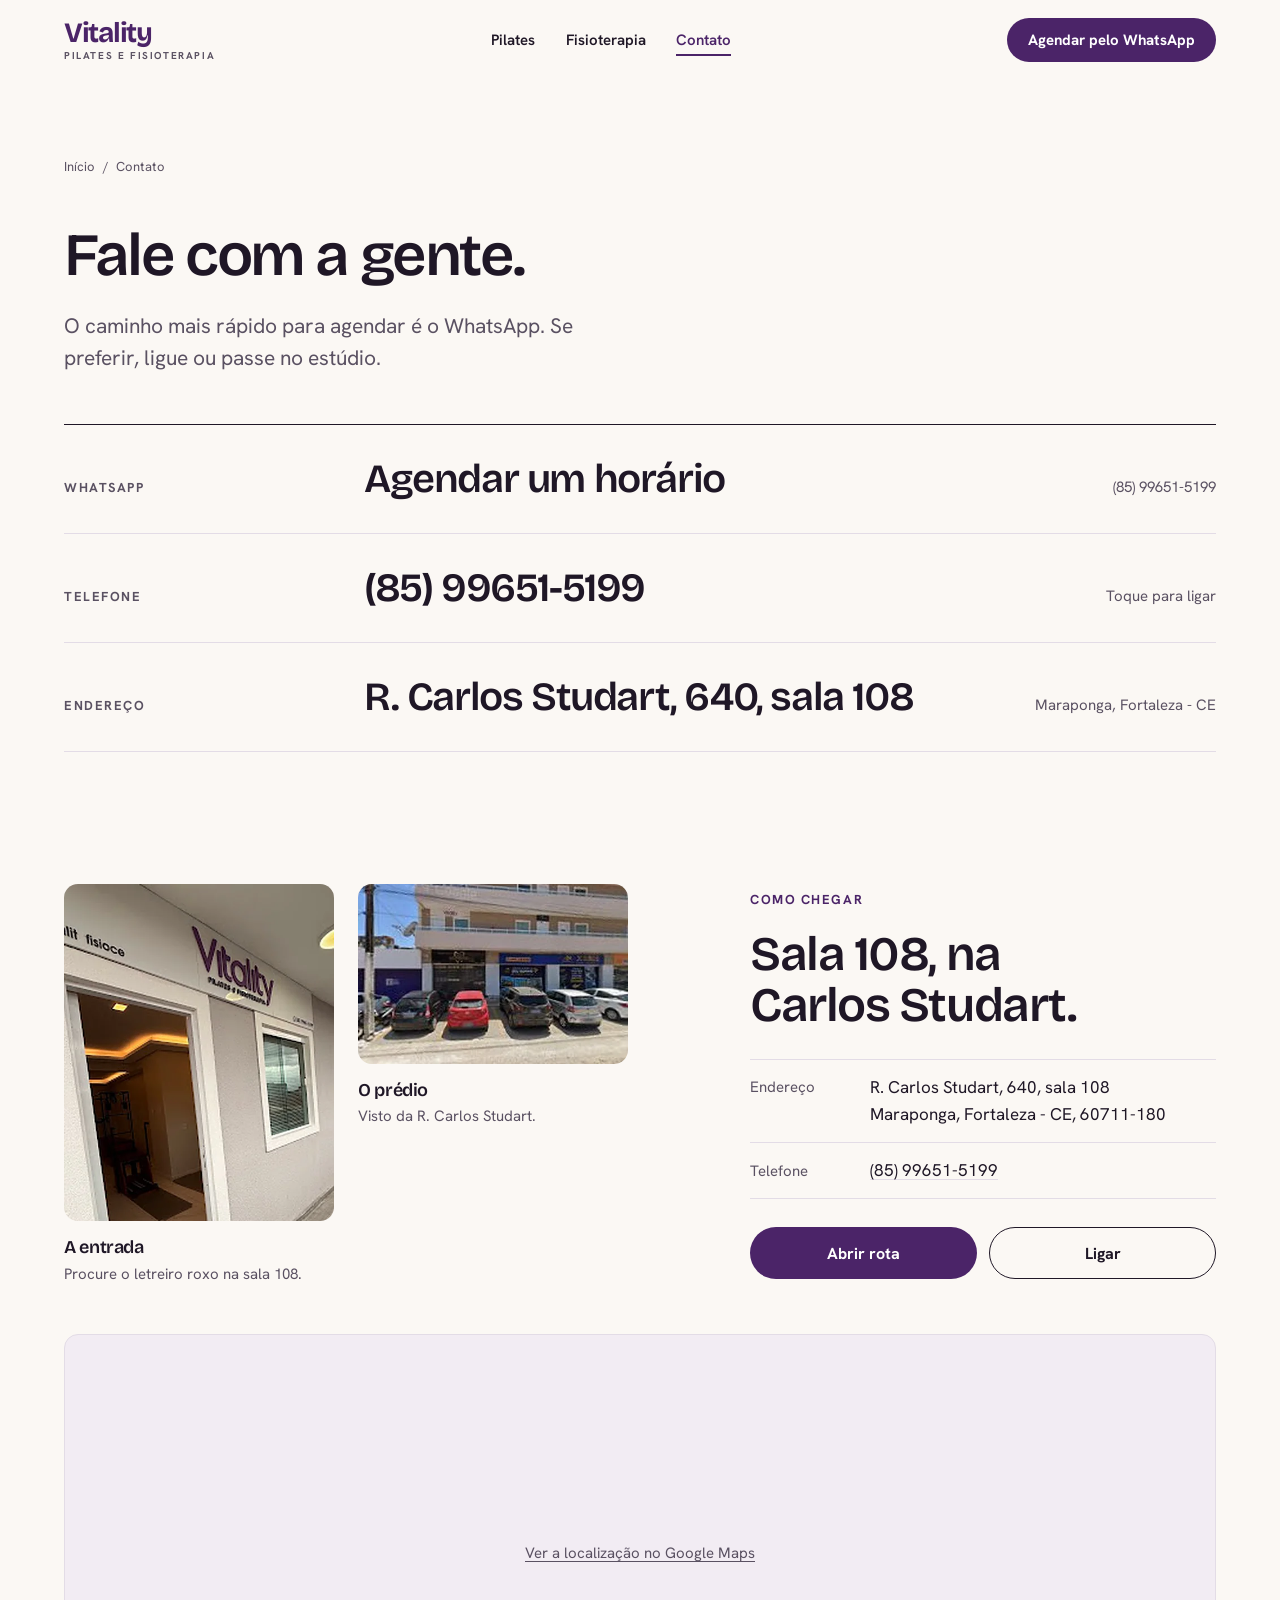
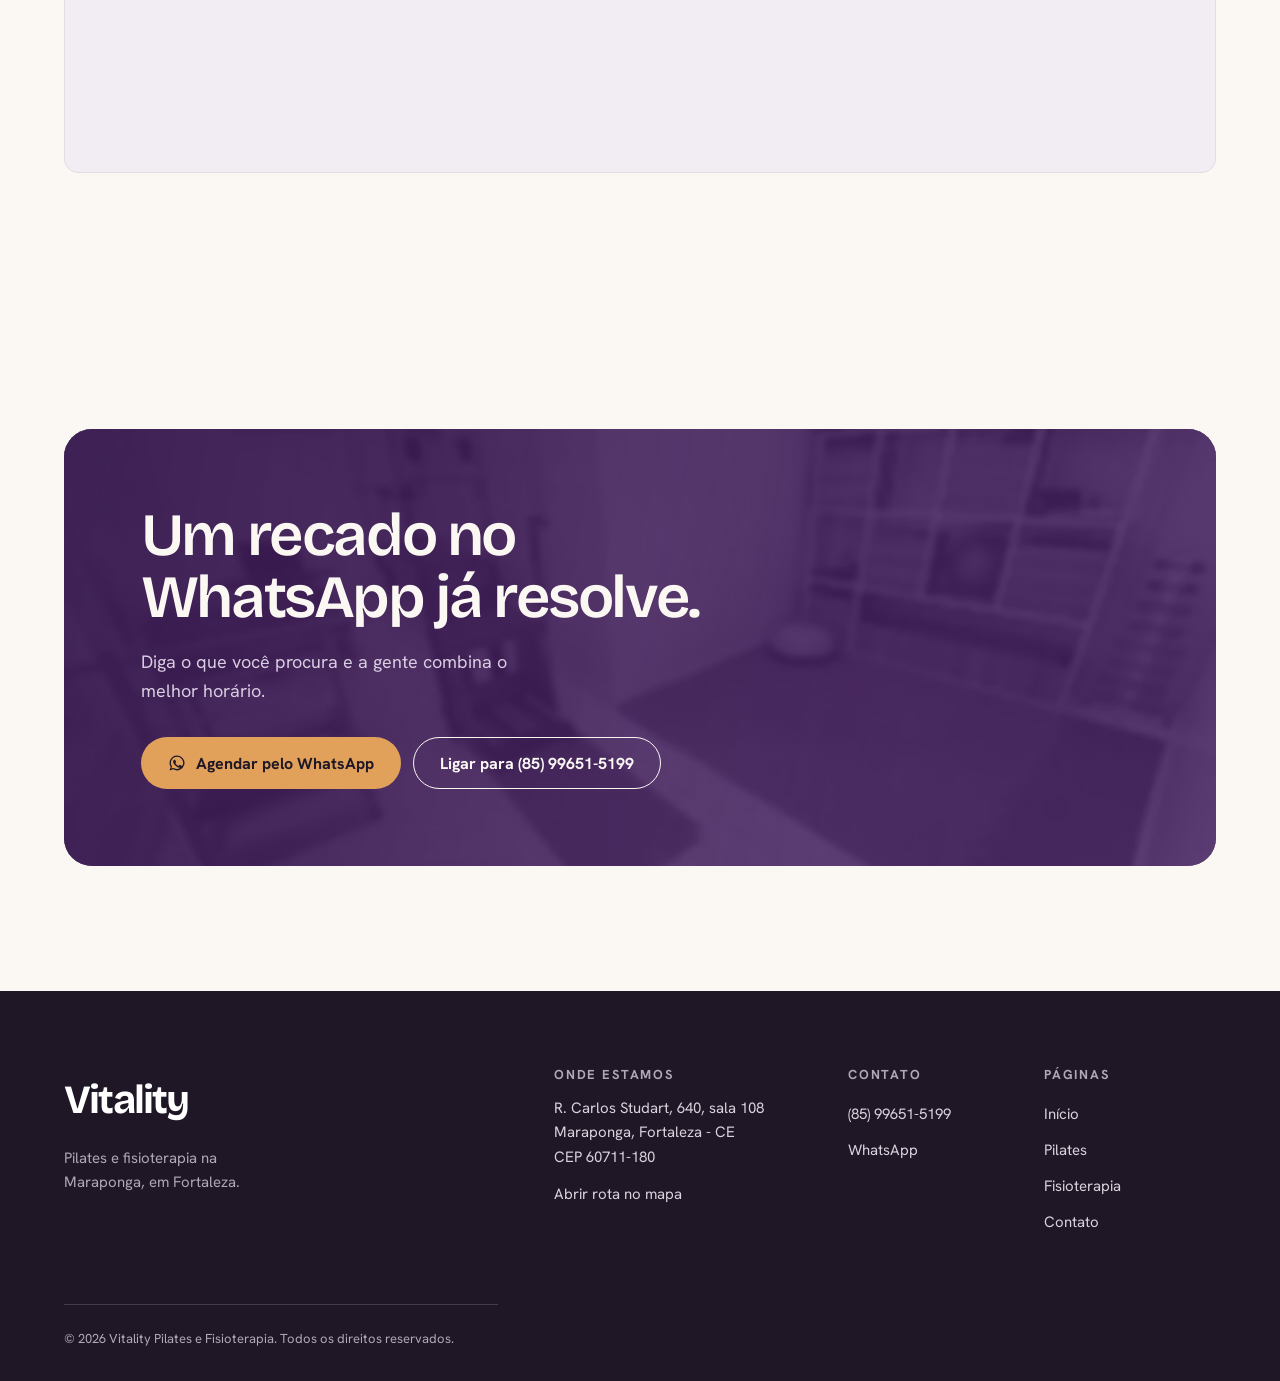
==== contato.html @ e1282461 "Add files via upload" ====
<!doctype html>
<html lang="pt-BR">
<head>
<meta charset="utf-8">
<meta name="viewport" content="width=device-width, initial-scale=1">
<title>Contato e como chegar | Vitality Pilates e Fisioterapia</title>
<meta name="description" content="Agende pelo WhatsApp (85) 99651-5199. R. Carlos Studart, 640, sala 108, Maraponga, Fortaleza.">
<meta name="theme-color" content="#2e1541">
<link rel="canonical" href="https://SEU-DOMINIO.com.br/contato.html">
<meta property="og:type" content="website">
<meta property="og:locale" content="pt_BR">
<meta property="og:site_name" content="Vitality Pilates e Fisioterapia">
<meta property="og:title" content="Contato e como chegar | Vitality Pilates e Fisioterapia">
<meta property="og:description" content="Agende pelo WhatsApp (85) 99651-5199. R. Carlos Studart, 640, sala 108, Maraponga, Fortaleza.">
<meta property="og:url" content="https://SEU-DOMINIO.com.br/contato.html">
<meta property="og:image" content="https://SEU-DOMINIO.com.br/vt-estudio.jpg">
<link rel="icon" href="favicon.svg" type="image/svg+xml">
<link rel="preload" href="bricolage.woff2" as="font" type="font/woff2" crossorigin>
<link rel="preload" href="hanken.woff2" as="font" type="font/woff2" crossorigin>
<link rel="stylesheet" href="style.css">
<script>document.documentElement.classList.add("js")</script>
<script type="application/ld+json">
{
  "@context": "https://schema.org",
  "@type": [
    "HealthAndBeautyBusiness",
    "Physiotherapy"
  ],
  "name": "Vitality Pilates e Fisioterapia",
  "image": "https://SEU-DOMINIO.com.br/vt-estudio.jpg",
  "url": "https://SEU-DOMINIO.com.br/",
  "telephone": "+5585996515199",
  "address": {
    "@type": "PostalAddress",
    "streetAddress": "R. Carlos Studart, 640, sala 108",
    "addressLocality": "Fortaleza",
    "addressRegion": "CE",
    "postalCode": "60711-180",
    "addressCountry": "BR"
  },
  "areaServed": "Maraponga, Fortaleza",
  "aggregateRating": {
    "@type": "AggregateRating",
    "ratingValue": "5.0",
    "reviewCount": 22
  },
  "hasMap": "https://www.google.com/maps/search/?api=1&query=Vitality%20Pilates%20e%20Fisioterapia%2C%20R.%20Carlos%20Studart%2C%20640%20-%20Sl%20108%20-%20Maraponga%2C%20Fortaleza%20-%20CE%2C%2060711-180"
}
</script>
</head>
<body>
<a class="skip" href="#conteudo">Pular para o conteúdo</a>

<header class="site-header" data-header>
  <div class="wrap header-in">
    <a class="brand" href="index.html" aria-label="Vitality Pilates e Fisioterapia, página inicial">
      <span class="brand-mark">Vitality</span><span class="brand-sub">Pilates e Fisioterapia</span>
    </a>
    <nav class="nav" aria-label="Principal"><ul><li><a href="pilates.html">Pilates</a></li><li><a href="fisioterapia.html">Fisioterapia</a></li><li><a href="contato.html" aria-current="page">Contato</a></li></ul></nav>
    <a class="btn btn--plum btn--sm header-cta" href="https://wa.me/5585996515199?text=Ol%C3%A1%21%20Vi%20o%20site%20do%20Vitality%20e%20gostaria%20de%20agendar%20um%20hor%C3%A1rio." target="_blank" rel="noopener">Agendar pelo WhatsApp</a>
    <button class="menu-btn" type="button" data-menu-btn aria-expanded="false" aria-controls="menu"><span data-menu-label>Menu</span><i aria-hidden="true"></i></button>
  </div>
</header>

<div class="menu" id="menu">
  <nav aria-label="Menu"><ul class="menu-links"><li><a href="index.html">Início</a></li><li><a href="pilates.html">Pilates</a></li><li><a href="fisioterapia.html">Fisioterapia</a></li><li><a href="contato.html" aria-current="page">Contato</a></li></ul></nav>
  <div class="menu-foot">
    <a class="btn btn--plum" href="https://wa.me/5585996515199?text=Ol%C3%A1%21%20Vi%20o%20site%20do%20Vitality%20e%20gostaria%20de%20agendar%20um%20hor%C3%A1rio." target="_blank" rel="noopener"><svg viewBox="0 0 24 24" fill="currentColor" aria-hidden="true"><path d="M12.04 2a9.9 9.9 0 0 0-8.46 15.03L2 22l5.1-1.54A9.9 9.9 0 1 0 12.04 2Zm0 1.8a8.1 8.1 0 1 1-4.3 14.96l-.3-.19-3.03.92.94-2.94-.2-.31A8.1 8.1 0 0 1 12.04 3.8Zm-3.4 3.9c-.2 0-.5.07-.76.36-.26.28-1 .98-1 2.38 0 1.4 1.02 2.76 1.17 2.95.14.19 2 3.06 4.86 4.29 2.38 1.02 2.87.82 3.39.77.51-.05 1.66-.68 1.9-1.33.23-.66.23-1.22.16-1.34-.07-.12-.26-.19-.54-.33-.29-.14-1.67-.82-1.93-.92-.26-.09-.45-.14-.64.14-.19.29-.73.92-.9 1.11-.16.19-.33.21-.61.07-.29-.14-1.2-.44-2.29-1.41a8.6 8.6 0 0 1-1.58-1.97c-.17-.28-.02-.44.12-.58.13-.12.29-.33.43-.49.14-.17.19-.29.28-.48.1-.19.05-.35-.02-.5-.07-.13-.63-1.55-.88-2.12-.22-.52-.45-.53-.64-.54l-.52-.06Z"/></svg>Agendar pelo WhatsApp</a>
    <p>R. Carlos Studart, 640, sala&nbsp;108<br>Maraponga, Fortaleza&nbsp;-&nbsp;CE<br><a href="tel:+5585996515199">(85) 99651-5199</a></p>
  </div>
</div>

<main id="conteudo">

<section class="page-hero" style="padding-bottom:clamp(2rem,4vw,3.5rem)">
  <div class="wrap">
    <nav class="crumbs" aria-label="Você está em"><a href="index.html">Início</a><span aria-hidden="true">/</span><span aria-current="page">Contato</span></nav>
    <div class="grid page-hero--text">
      <div class="page-hero-text">
        <h1>Fale com a gente.</h1>
        <p class="lead">O caminho mais rápido para agendar é o WhatsApp. Se preferir, ligue ou passe no estúdio.</p>
      </div>
    </div>
  </div>
</section>

<section aria-label="Canais de contato">
  <div class="wrap">
    <ul class="channels reveal">
      <li class="channel"><a href="https://wa.me/5585996515199?text=Ol%C3%A1%21%20Vi%20o%20site%20do%20Vitality%20e%20gostaria%20de%20agendar%20um%20hor%C3%A1rio." target="_blank" rel="noopener"><span class="k">WhatsApp</span><span class="big">Agendar um horário</span><span class="note">(85) 99651-5199</span></a></li>
      <li class="channel"><a href="tel:+5585996515199"><span class="k">Telefone</span><span class="big">(85) 99651-5199</span><span class="note">Toque para ligar</span></a></li>
      <li class="channel"><a href="https://www.google.com/maps/dir/?api=1&destination=Vitality%20Pilates%20e%20Fisioterapia%2C%20R.%20Carlos%20Studart%2C%20640%20-%20Sl%20108%20-%20Maraponga%2C%20Fortaleza%20-%20CE%2C%2060711-180" target="_blank" rel="noopener"><span class="k">Endereço</span><span class="big">R. Carlos Studart, 640, sala&nbsp;108</span><span class="note">Maraponga, Fortaleza&nbsp;-&nbsp;CE</span></a></li>
    </ul>
  </div>
</section>


<section class="section" id="como-chegar" aria-labelledby="onde-t">
  <div class="wrap">
    <div class="grid">
      <div class="where-photos reveal">
        <figure class="photo photo--p"><picture><source srcset="vt-entrada.webp" type="image/webp"><img src="vt-entrada.jpg" alt="Entrada da sala com o letreiro Vitality Pilates e Fisioterapia" width="480" height="600" loading="lazy" decoding="async"></picture><figcaption><b>A entrada</b>Procure o letreiro roxo na sala&nbsp;108.</figcaption></figure>
        <figure class="photo photo--l"><picture><source srcset="vt-predio.webp" type="image/webp"><img src="vt-predio.jpg" alt="Fachada do prédio comercial onde fica o estúdio, com vagas na frente" width="480" height="320" loading="lazy" decoding="async"></picture><figcaption><b>O prédio</b>Visto da R. Carlos Studart.</figcaption></figure>
      </div>
      <div class="where-body reveal">
        <span class="eyebrow">Como chegar</span>
        <h2 id="onde-t">Sala 108, na Carlos Studart.</h2>
        <dl class="info">
          <div><dt>Endereço</dt><dd><address>R. Carlos Studart, 640, sala&nbsp;108<br>Maraponga, Fortaleza&nbsp;-&nbsp;CE, <span class="nw">60711-180</span></address></dd></div>
          <div><dt>Telefone</dt><dd><a href="tel:+5585996515199">(85) 99651-5199</a></dd></div>
        </dl>
        <div class="actions">
          <a class="btn btn--plum" href="https://www.google.com/maps/dir/?api=1&destination=Vitality%20Pilates%20e%20Fisioterapia%2C%20R.%20Carlos%20Studart%2C%20640%20-%20Sl%20108%20-%20Maraponga%2C%20Fortaleza%20-%20CE%2C%2060711-180" target="_blank" rel="noopener">Abrir rota</a>
          <a class="btn btn--ghost" href="tel:+5585996515199">Ligar</a>
        </div>
      </div>
    </div>
    <div class="map reveal">
      <a class="map-alt" href="https://www.google.com/maps/search/?api=1&query=Vitality%20Pilates%20e%20Fisioterapia%2C%20R.%20Carlos%20Studart%2C%20640%20-%20Sl%20108%20-%20Maraponga%2C%20Fortaleza%20-%20CE%2C%2060711-180" target="_blank" rel="noopener">Ver a localização no Google Maps</a>
      <iframe src="https://www.google.com/maps?q=Vitality%20Pilates%20e%20Fisioterapia%2C%20R.%20Carlos%20Studart%2C%20640%20-%20Sl%20108%20-%20Maraponga%2C%20Fortaleza%20-%20CE%2C%2060711-180&z=16&output=embed" title="Mapa com a localização do Vitality Pilates e Fisioterapia na R. Carlos Studart, Maraponga" loading="lazy" referrerpolicy="no-referrer-when-downgrade" allowfullscreen></iframe>
    </div>
  </div>
</section>


<section class="cta" aria-labelledby="cta-t">
  <div class="wrap">
    <div class="cta-box reveal">
      <h2 id="cta-t">Um recado no WhatsApp já resolve.</h2>
      <p>Diga o que você procura e a gente combina o melhor horário.</p>
      <div class="cta-actions">
        <a class="btn btn--wood" href="https://wa.me/5585996515199?text=Ol%C3%A1%21%20Vi%20o%20site%20do%20Vitality%20e%20gostaria%20de%20agendar%20um%20hor%C3%A1rio." target="_blank" rel="noopener"><svg viewBox="0 0 24 24" fill="currentColor" aria-hidden="true"><path d="M12.04 2a9.9 9.9 0 0 0-8.46 15.03L2 22l5.1-1.54A9.9 9.9 0 1 0 12.04 2Zm0 1.8a8.1 8.1 0 1 1-4.3 14.96l-.3-.19-3.03.92.94-2.94-.2-.31A8.1 8.1 0 0 1 12.04 3.8Zm-3.4 3.9c-.2 0-.5.07-.76.36-.26.28-1 .98-1 2.38 0 1.4 1.02 2.76 1.17 2.95.14.19 2 3.06 4.86 4.29 2.38 1.02 2.87.82 3.39.77.51-.05 1.66-.68 1.9-1.33.23-.66.23-1.22.16-1.34-.07-.12-.26-.19-.54-.33-.29-.14-1.67-.82-1.93-.92-.26-.09-.45-.14-.64.14-.19.29-.73.92-.9 1.11-.16.19-.33.21-.61.07-.29-.14-1.2-.44-2.29-1.41a8.6 8.6 0 0 1-1.58-1.97c-.17-.28-.02-.44.12-.58.13-.12.29-.33.43-.49.14-.17.19-.29.28-.48.1-.19.05-.35-.02-.5-.07-.13-.63-1.55-.88-2.12-.22-.52-.45-.53-.64-.54l-.52-.06Z"/></svg>Agendar pelo WhatsApp</a>
        <a class="btn btn--ghost" href="tel:+5585996515199">Ligar para (85) 99651-5199</a>
      </div>
    </div>
  </div>
</section>

</main>

<footer class="site-footer">
  <div class="wrap grid">
    <div class="footer-brand">
      <span class="brand-mark">Vitality</span>
      <p>Pilates e fisioterapia na Maraponga, em Fortaleza.</p>
    </div>
    <div class="footer-col">
      <h2>Onde estamos</h2>
      <address>R. Carlos Studart, 640, sala&nbsp;108<br>Maraponga, Fortaleza&nbsp;-&nbsp;CE<br>CEP <span class="nw">60711-180</span></address>
      <p style="margin-top:.75rem"><a href="https://www.google.com/maps/dir/?api=1&destination=Vitality%20Pilates%20e%20Fisioterapia%2C%20R.%20Carlos%20Studart%2C%20640%20-%20Sl%20108%20-%20Maraponga%2C%20Fortaleza%20-%20CE%2C%2060711-180" target="_blank" rel="noopener">Abrir rota no mapa</a></p>
    </div>
    <div class="footer-col">
      <h2>Contato</h2>
      <ul>
        <li><a href="tel:+5585996515199">(85) 99651-5199</a></li>
        <li><a href="https://wa.me/5585996515199?text=Ol%C3%A1%21%20Vi%20o%20site%20do%20Vitality%20e%20gostaria%20de%20agendar%20um%20hor%C3%A1rio." target="_blank" rel="noopener">WhatsApp</a></li>
      </ul>
    </div>
    <div class="footer-col">
      <h2>Páginas</h2>
      <ul><li><a href="index.html">Início</a></li><li><a href="pilates.html">Pilates</a></li><li><a href="fisioterapia.html">Fisioterapia</a></li><li><a href="contato.html" aria-current="page">Contato</a></li></ul>
    </div>
  </div>
  <div class="wrap"><p class="footer-legal">© 2026 Vitality Pilates e Fisioterapia. Todos os direitos reservados.</p></div>
</footer>

<div class="dock" data-dock>
  <a class="btn btn--wood" href="https://wa.me/5585996515199?text=Ol%C3%A1%21%20Vi%20o%20site%20do%20Vitality%20e%20gostaria%20de%20agendar%20um%20hor%C3%A1rio." target="_blank" rel="noopener"><svg viewBox="0 0 24 24" fill="currentColor" aria-hidden="true"><path d="M12.04 2a9.9 9.9 0 0 0-8.46 15.03L2 22l5.1-1.54A9.9 9.9 0 1 0 12.04 2Zm0 1.8a8.1 8.1 0 1 1-4.3 14.96l-.3-.19-3.03.92.94-2.94-.2-.31A8.1 8.1 0 0 1 12.04 3.8Zm-3.4 3.9c-.2 0-.5.07-.76.36-.26.28-1 .98-1 2.38 0 1.4 1.02 2.76 1.17 2.95.14.19 2 3.06 4.86 4.29 2.38 1.02 2.87.82 3.39.77.51-.05 1.66-.68 1.9-1.33.23-.66.23-1.22.16-1.34-.07-.12-.26-.19-.54-.33-.29-.14-1.67-.82-1.93-.92-.26-.09-.45-.14-.64.14-.19.29-.73.92-.9 1.11-.16.19-.33.21-.61.07-.29-.14-1.2-.44-2.29-1.41a8.6 8.6 0 0 1-1.58-1.97c-.17-.28-.02-.44.12-.58.13-.12.29-.33.43-.49.14-.17.19-.29.28-.48.1-.19.05-.35-.02-.5-.07-.13-.63-1.55-.88-2.12-.22-.52-.45-.53-.64-.54l-.52-.06Z"/></svg>WhatsApp</a>
  <a class="btn btn--ghost" href="tel:+5585996515199">Ligar</a>
</div>

<script src="main.js" defer></script>
</body>
</html>
---- style.css ----
/* ==========================================================================
   Vitality Pilates e Fisioterapia — folha de estilo única
   1. Tokens  2. Base  3. Tipografia  4. Layout  5. Componentes
   6. Cabeçalho e menu  7. Seções  8. Rodapé e barra do celular  9. Movimento
   ========================================================================== */

/* 1. Tokens ---------------------------------------------------------------- */
@font-face { font-family: "Bricolage"; src: url("bricolage.woff2") format("woff2-variations"); font-weight: 200 800; font-display: swap; }
@font-face { font-family: "Hanken"; src: url("hanken.woff2") format("woff2-variations"); font-weight: 100 900; font-display: swap; }

:root {
  --bg: #fbf8f4;            /* branco quente, como o piso do estúdio */
  --bg-alt: #f2ecf3;        /* lilás muito claro */
  --ink: #1f1726;
  --ink-soft: #5a5162;
  --plum: #4b2468;          /* roxo da marca, fechado */
  --plum-deep: #2e1541;
  --on-plum: #fbf8f4;
  --on-plum-soft: #d9cde2;
  --wood: #e2a15a;          /* madeira dos aparelhos: só nos botões de agendar */
  --wood-dark: #cf8a3e;
  --line: #e3dce6;
  --line-on-plum: rgba(251, 248, 244, 0.2);

  --display: "Bricolage", "Segoe UI", system-ui, sans-serif;
  --sans: "Hanken", "Segoe UI", system-ui, sans-serif;
  --fs-body: 1.125rem;
  --fs-small: 0.9375rem;
  --fs-micro: 0.8125rem;
  --fs-h1: clamp(2.5rem, 1.3rem + 5vw, 4.75rem);
  --fs-h1-inner: clamp(2.25rem, 1.4rem + 3.6vw, 3.75rem);
  --fs-h2: clamp(1.875rem, 1.35rem + 2.2vw, 3rem);
  --fs-h3: clamp(1.3125rem, 1.2rem + 0.5vw, 1.625rem);
  --fs-lead: clamp(1.125rem, 1.05rem + 0.4vw, 1.3125rem);

  --gutter: clamp(1.25rem, 5vw, 4rem);
  --gap: clamp(0.875rem, 2vw, 1.5rem);
  --section: clamp(4.5rem, 3rem + 6.5vw, 8.5rem);
  --radius: 14px;
  --header-h: 5rem;
  --ease: cubic-bezier(0.22, 0.61, 0.36, 1);
}

/* 2. Base ------------------------------------------------------------------ */
*, *::before, *::after { box-sizing: border-box; }
html { -webkit-text-size-adjust: 100%; scroll-behavior: smooth; scroll-padding-top: calc(var(--header-h) + 1rem); }
body { margin: 0; background: var(--bg); color: var(--ink); font-family: var(--sans); font-size: var(--fs-body); line-height: 1.6; -webkit-font-smoothing: antialiased; overflow-x: clip; }
img, picture, iframe { display: block; max-width: 100%; }
img { height: auto; }
a { color: inherit; text-decoration-thickness: 1px; text-underline-offset: 0.2em; }
ul, ol { margin: 0; padding: 0; list-style: none; }
h1, h2, h3, p, figure, blockquote, dl, dd { margin: 0; }
button { font: inherit; color: inherit; background: none; border: 0; padding: 0; cursor: pointer; }
address { font-style: normal; }
::selection { background: var(--plum); color: var(--on-plum); }
:focus-visible { outline: 2px solid var(--plum); outline-offset: 3px; border-radius: 4px; }
.on-plum :focus-visible, .site-footer :focus-visible { outline-color: var(--wood); }
.skip { position: absolute; left: var(--gutter); top: -4rem; z-index: 200; background: var(--ink); color: var(--bg); padding: 0.75rem 1rem; border-radius: 8px; text-decoration: none; font-size: var(--fs-small); }
.skip:focus { top: 0.75rem; }
.vh { position: absolute; width: 1px; height: 1px; overflow: hidden; clip-path: inset(50%); white-space: nowrap; }
.nw { white-space: nowrap; }

/* 3. Tipografia ------------------------------------------------------------ */
h1, h2, h3 { font-family: var(--display); font-weight: 600; letter-spacing: -0.03em; text-wrap: balance; }
h1 { font-size: var(--fs-h1); line-height: 1; letter-spacing: -0.04em; }
h2 { font-size: var(--fs-h2); line-height: 1.06; }
h3 { font-size: var(--fs-h3); line-height: 1.2; letter-spacing: -0.02em; }
p { text-wrap: pretty; max-width: 62ch; }
.lead { font-size: var(--fs-lead); line-height: 1.5; color: var(--ink-soft); max-width: 46ch; }
.eyebrow { display: block; margin-bottom: 1.125rem; font-size: var(--fs-micro); font-weight: 700; letter-spacing: 0.12em; text-transform: uppercase; color: var(--plum); }
.on-plum .eyebrow { color: var(--wood); }
.muted { color: var(--ink-soft); }

/* 4. Layout ---------------------------------------------------------------- */
.wrap { width: 100%; max-width: 82rem; margin-inline: auto; padding-inline: var(--gutter); }
.grid { display: grid; grid-template-columns: repeat(12, minmax(0, 1fr)); column-gap: var(--gap); }
.grid > * { grid-column: 1 / -1; }
.section { padding-block: var(--section); }
.section--alt { background: var(--bg-alt); }
.on-plum { background: var(--plum); color: var(--on-plum); }
.on-plum .lead, .on-plum .muted { color: var(--on-plum-soft); }
.head { row-gap: 1rem; margin-bottom: clamp(2rem, 4vw, 3.5rem); align-items: end; }
.head h2 { max-width: 17ch; }
@media (min-width: 56rem) { .head-a { grid-column: 1 / span 7; } .head-b { grid-column: 9 / -1; } }

/* 5. Componentes ----------------------------------------------------------- */
.btn { display: inline-flex; align-items: center; justify-content: center; gap: 0.625rem; min-height: 3.25rem; padding: 0.875rem 1.625rem; border-radius: 999px; border: 1.5px solid transparent; font-size: 1rem; font-weight: 700; line-height: 1.2; text-decoration: none; text-align: center; transition: background-color 0.2s var(--ease), color 0.2s var(--ease), border-color 0.2s var(--ease); }
.btn svg { width: 1.125rem; height: 1.125rem; flex: none; }
.btn--wood { background: var(--wood); color: var(--ink); }
.btn--wood:hover { background: var(--wood-dark); }
.btn--plum { background: var(--plum); color: #fff; }
.btn--plum:hover { background: var(--plum-deep); }
.btn--ghost { border-color: currentColor; }
.btn--ghost:hover { background: var(--ink); color: var(--bg); border-color: var(--ink); }
.on-plum .btn--ghost:hover { background: var(--on-plum); color: var(--plum); border-color: var(--on-plum); }
.btn--sm { min-height: 2.75rem; padding: 0.625rem 1.25rem; font-size: 0.9375rem; }

.link { display: inline-flex; align-items: baseline; gap: 0.5rem; font-weight: 700; font-size: 1rem; text-decoration: none; padding-block: 0.625rem; color: var(--plum); transition: color 0.2s var(--ease); }
.link::after { content: "\2192"; transition: transform 0.2s var(--ease); }
.link:hover { color: var(--plum-deep); }
.link:hover::after { transform: translateX(4px); }
.on-plum .link { color: var(--on-plum); }

.photo img { width: 100%; border-radius: var(--radius); background: var(--bg-alt); object-fit: cover; }
.photo--p img { aspect-ratio: 4 / 5; }
.photo--l img { aspect-ratio: 3 / 2; }
.photo figcaption { margin-top: 0.75rem; font-size: var(--fs-small); color: var(--ink-soft); }
.photo figcaption b { display: block; font-family: var(--display); font-size: 1.125rem; font-weight: 600; letter-spacing: -0.02em; color: var(--ink); }

/* 6. Cabeçalho e menu ------------------------------------------------------ */
.site-header { position: sticky; top: 0; z-index: 100; background: var(--bg); border-bottom: 1px solid transparent; transition: border-color 0.25s var(--ease); }
.site-header.is-stuck { border-bottom-color: var(--line); }
.header-in { display: flex; align-items: center; justify-content: space-between; gap: 1.5rem; height: var(--header-h); transition: height 0.25s var(--ease); }
.is-stuck .header-in { height: 4rem; }
.brand { display: inline-flex; flex-direction: column; justify-content: center; text-decoration: none; min-height: 2.75rem; line-height: 1; }
.brand-mark { font-family: var(--display); font-weight: 700; font-size: 1.75rem; letter-spacing: -0.045em; color: var(--plum); }
.brand-sub { margin-top: 0.25rem; font-size: 0.625rem; font-weight: 700; letter-spacing: 0.16em; text-transform: uppercase; color: var(--ink-soft); }
.nav { display: none; }
.nav ul { display: flex; gap: clamp(1.25rem, 2.4vw, 2.25rem); }
.nav a { display: inline-flex; align-items: center; min-height: 2.75rem; font-size: 0.9375rem; font-weight: 600; text-decoration: none; background: linear-gradient(var(--plum), var(--plum)) 0 calc(100% - 0.4rem) / 0 2px no-repeat; transition: background-size 0.25s var(--ease), color 0.2s var(--ease); }
.nav a:hover, .nav a[aria-current="page"] { background-size: 100% 2px; color: var(--plum); }
.header-cta { display: none; }
.menu-btn { display: inline-flex; align-items: center; gap: 0.625rem; min-height: 2.75rem; padding-inline: 0.25rem; font-size: 0.9375rem; font-weight: 700; }
.menu-btn i { position: relative; width: 1.375rem; height: 0.5rem; display: block; }
.menu-btn i::before, .menu-btn i::after { content: ""; position: absolute; left: 0; right: 0; height: 2px; border-radius: 2px; background: currentColor; transition: transform 0.25s var(--ease), top 0.25s var(--ease); }
.menu-btn i::before { top: 0; }
.menu-btn i::after { top: calc(100% - 2px); }
.menu-btn[aria-expanded="true"] i::before { top: calc(50% - 1px); transform: rotate(45deg); }
.menu-btn[aria-expanded="true"] i::after { top: calc(50% - 1px); transform: rotate(-45deg); }
.menu { position: fixed; inset: 0; z-index: 90; background: var(--bg); padding: calc(var(--header-h) + 1.5rem) var(--gutter) 2rem; display: flex; flex-direction: column; justify-content: space-between; gap: 2rem; overflow-y: auto; opacity: 0; visibility: hidden; transition: opacity 0.25s var(--ease), visibility 0.25s; }
.menu.is-open { opacity: 1; visibility: visible; }
.menu-links li { border-bottom: 1px solid var(--line); }
.menu-links a { display: block; padding-block: 0.875rem; font-family: var(--display); font-size: 2rem; font-weight: 600; letter-spacing: -0.03em; line-height: 1.1; text-decoration: none; }
.menu-links a[aria-current="page"] { color: var(--plum); }
.menu-foot { display: grid; gap: 1rem; font-size: var(--fs-small); color: var(--ink-soft); }
.menu-foot .btn { width: 100%; }
body.menu-open { overflow: hidden; }
@media (min-width: 62rem) { .nav, .header-cta { display: flex; } .menu-btn, .menu { display: none; } }

/* 7. Seções ---------------------------------------------------------------- */

/* Hero: foto do estúdio ao fundo, coberta pelo roxo da marca */
.hero.on-plum { position: relative; isolation: isolate; overflow: hidden; background: var(--plum-deep); color: var(--on-plum); padding-top: clamp(3rem, 7vw, 7rem); }
.hero::before { content: ""; position: absolute; inset: 0; z-index: -1; background: linear-gradient(100deg, rgba(46, 21, 65, 0.96) 0%, rgba(58, 27, 82, 0.88) 48%, rgba(75, 36, 104, 0.66) 100%), url("vt-fundo.webp") center / cover no-repeat; }
.hero h1 { max-width: 13ch; }
.hero h1 span { color: var(--wood); }
.hero .lead { margin-top: clamp(1.25rem, 2.2vw, 1.875rem); color: var(--on-plum-soft); max-width: 40ch; }
.hero-actions { display: flex; flex-wrap: wrap; align-items: center; gap: 0.75rem 1.5rem; margin-top: clamp(1.75rem, 3vw, 2.5rem); }
.hero-actions .btn { flex: 1 1 100%; }
.hero-rating { margin-top: 2.5rem; display: flex; align-items: center; gap: 1rem; }
.hero-rating b { font-family: var(--display); font-size: 3.25rem; font-weight: 600; letter-spacing: -0.05em; line-height: 0.9; }
.hero-rating span { font-size: var(--fs-small); color: var(--on-plum-soft); line-height: 1.4; }
.hero-strip { display: grid; grid-template-columns: 1fr 1fr; gap: var(--gap); margin-top: 2.75rem; }
.hero-strip .photo:nth-child(n+3) { display: none; }
.hero-strip img { box-shadow: 0 0 0 1px rgba(251, 248, 244, 0.14); }
.hero-foot { margin-top: clamp(2.5rem, 5vw, 4rem); border-top: 1px solid var(--line-on-plum); padding-block: 1.25rem 1.75rem; display: grid; gap: 1rem var(--gap); font-size: var(--fs-small); }
.hero-foot dt { font-size: var(--fs-micro); color: var(--on-plum-soft); margin-bottom: 0.2rem; }
.hero-foot dd { font-weight: 600; }
@media (min-width: 36rem) { .hero-actions .btn { flex: 0 0 auto; } .hero-foot { grid-template-columns: repeat(3, 1fr); } }
@media (min-width: 60rem) {
  .hero-text { grid-column: 1 / span 6; align-self: center; }
  .hero-strip { grid-column: 8 / -1; margin-top: 0; align-self: center; }
  .hero-strip .photo:nth-child(n+3) { display: block; }
  .hero-strip .photo:nth-child(odd) { transform: translateY(1.75rem); }
}

/* Dois caminhos */
.paths { display: grid; gap: var(--gap); }
.path { display: flex; flex-direction: column; align-items: flex-start; padding: clamp(1.75rem, 3.5vw, 3rem); border-radius: calc(var(--radius) * 1.5); background: var(--bg); border: 1px solid var(--line); }
.path--plum { background: var(--plum); color: var(--on-plum); border-color: var(--plum); }
.path-k { font-size: var(--fs-micro); font-weight: 700; letter-spacing: 0.12em; text-transform: uppercase; color: var(--plum); margin-bottom: 1rem; }
.path--plum .path-k { color: var(--wood); }
.path h3 { font-size: clamp(1.75rem, 1.4rem + 1.4vw, 2.5rem); letter-spacing: -0.035em; }
.path p { margin-top: 1rem; color: var(--ink-soft); }
.path--plum p { color: var(--on-plum-soft); }
.path ul { margin-block: 1.5rem 2rem; display: grid; gap: 0.625rem; font-size: 1.0625rem; }
.path li { position: relative; padding-left: 1.5rem; }
.path li::before { content: ""; position: absolute; left: 0; top: 0.62em; width: 0.5rem; height: 0.5rem; border-radius: 50%; background: var(--wood); }
.path .btn, .path .link { margin-top: auto; }
.path--plum .link { color: var(--on-plum); }
@media (min-width: 52rem) { .paths { grid-template-columns: 1fr 1fr; } }

/* O estúdio: quatro fotos iguais */
.tiles { display: grid; grid-template-columns: 1fr 1fr; gap: calc(var(--gap) * 1.5) var(--gap); }
@media (min-width: 56rem) { .tiles { grid-template-columns: repeat(4, 1fr); } }

/* Como começar */
.steps { display: grid; gap: var(--gap); counter-reset: s; }
.step { counter-increment: s; padding: 1.75rem; border-radius: var(--radius); background: var(--bg); border: 1px solid var(--line); }
.section--alt .step { border-color: transparent; }
.step::before { content: counter(s); display: grid; place-items: center; width: 2.75rem; height: 2.75rem; margin-bottom: 1.5rem; border-radius: 50%; background: var(--plum); color: #fff; font-family: var(--display); font-weight: 600; font-size: 1.25rem; }
.step p { margin-top: 0.625rem; color: var(--ink-soft); font-size: 1.0625rem; }
@media (min-width: 52rem) { .steps { grid-template-columns: repeat(3, 1fr); } }

/* Avaliações */
.score { display: flex; align-items: baseline; gap: 1rem; flex-wrap: wrap; }
.score b { font-family: var(--display); font-weight: 600; font-size: clamp(4.5rem, 3rem + 7vw, 8rem); letter-spacing: -0.06em; line-height: 0.85; color: var(--plum); }
.score span { font-size: var(--fs-small); color: var(--ink-soft); max-width: 20ch; line-height: 1.4; }
.quotes { display: grid; gap: var(--gap); margin-top: clamp(2rem, 4vw, 3.5rem); }
.quotes li { padding: 1.75rem; border-radius: var(--radius); background: var(--bg); display: flex; flex-direction: column; justify-content: space-between; gap: 1.5rem; }
.quote { font-family: var(--display); font-weight: 500; font-size: clamp(1.25rem, 1.1rem + 0.6vw, 1.5rem); line-height: 1.28; letter-spacing: -0.02em; text-wrap: balance; }
.quote::before { content: "\201C"; }
.quote::after { content: "\201D"; }
.quote-src { font-size: var(--fs-micro); letter-spacing: 0.08em; text-transform: uppercase; color: var(--ink-soft); }
@media (min-width: 56rem) { .quotes { grid-template-columns: repeat(3, 1fr); } }

/* Como chegar */
.where-photos { display: grid; grid-template-columns: 1fr 1fr; gap: var(--gap); align-items: start; }
.where-body { margin-top: 2.5rem; }
.where-body h2 { max-width: 14ch; }
.info { margin-top: 1.75rem; border-top: 1px solid var(--line); font-size: 1.0625rem; }
.info div { display: grid; grid-template-columns: 6.5rem 1fr; gap: 1rem; padding-block: 0.875rem; border-bottom: 1px solid var(--line); }
.info dt { font-size: var(--fs-small); color: var(--ink-soft); padding-top: 0.1em; }
.info a { text-decoration: underline; text-decoration-color: var(--line); }
.info a:hover { text-decoration-color: currentColor; }
.actions { display: flex; flex-wrap: wrap; gap: 0.75rem; margin-top: 1.75rem; }
.actions .btn { flex: 1 1 10rem; }
.map { position: relative; margin-top: clamp(2rem, 4vw, 3rem); border-radius: var(--radius); overflow: hidden; background: var(--bg-alt); border: 1px solid var(--line); aspect-ratio: 4 / 3; }
.map iframe { position: relative; width: 100%; height: 100%; border: 0; }
.map-alt { position: absolute; inset: 0; display: grid; place-items: center; padding: 1.5rem; text-align: center; font-size: var(--fs-small); color: var(--ink-soft); }
@media (min-width: 56rem) {
  .where-photos { grid-column: 1 / span 6; }
  .where-body { grid-column: 8 / -1; margin-top: 0; align-self: center; }
  .map { aspect-ratio: 21 / 8; }
}

/* FAQ */
.faq-head h2 { max-width: 10ch; }
.faq-list { margin-top: 2rem; border-top: 1px solid var(--ink); }
.faq-list details { border-bottom: 1px solid var(--line); }
.faq-list summary { display: flex; align-items: baseline; justify-content: space-between; gap: 1.5rem; cursor: pointer; list-style: none; padding-block: 1.25rem; font-family: var(--display); font-weight: 600; font-size: clamp(1.125rem, 1.05rem + 0.4vw, 1.3125rem); line-height: 1.3; letter-spacing: -0.02em; }
.faq-list summary::-webkit-details-marker { display: none; }
.faq-list summary::after { content: "+"; font-family: var(--sans); font-weight: 400; font-size: 1.5rem; line-height: 1; color: var(--plum); transition: transform 0.25s var(--ease); flex: none; }
.faq-list details[open] summary::after { transform: rotate(45deg); }
.faq-list summary:hover { color: var(--plum); }
.faq-list .answer { padding-bottom: 1.5rem; color: var(--ink-soft); max-width: 58ch; }
@media (min-width: 56rem) { .faq-head { grid-column: 1 / span 4; } .faq-list { grid-column: 6 / -1; margin-top: 0; } }

/* Chamada final */
.cta { padding-block: clamp(4rem, 3rem + 6vw, 8rem); }
.cta-box { border-radius: calc(var(--radius) * 2); background: var(--plum); color: var(--on-plum); padding: clamp(2rem, 6vw, 5rem); position: relative; isolation: isolate; overflow: hidden; }
.cta-box::before { content: ""; position: absolute; inset: 0; z-index: -1; background: linear-gradient(100deg, rgba(58, 27, 82, 0.95), rgba(75, 36, 104, 0.8)), url("vt-fundo.webp") center / cover no-repeat; }
.cta-box h2 { font-size: clamp(2rem, 1.3rem + 3.2vw, 3.75rem); line-height: 1.02; letter-spacing: -0.04em; max-width: 16ch; }
.cta-box p { margin-top: 1.25rem; color: var(--on-plum-soft); max-width: 40ch; }
.cta-actions { display: flex; flex-wrap: wrap; gap: 0.75rem; margin-top: 2rem; }
.cta-actions .btn { flex: 1 1 100%; }
@media (min-width: 36rem) { .cta-actions .btn { flex: 0 0 auto; } }

/* Páginas internas */
.page-hero { padding-block: clamp(2.5rem, 5vw, 5rem) clamp(3rem, 6vw, 6rem); }
.page-hero h1 { font-size: var(--fs-h1-inner); line-height: 1.02; max-width: 15ch; }
.page-hero .lead { margin-top: 1.5rem; }
.page-hero .btn { margin-top: 2rem; }
.page-hero-media { margin-top: 2.5rem; display: grid; grid-template-columns: 1fr 1fr; gap: var(--gap); }
.crumbs { display: flex; gap: 0.5rem; font-size: var(--fs-micro); color: var(--ink-soft); margin-bottom: clamp(1.25rem, 3vw, 2.25rem); }
.crumbs a, .crumbs span { display: inline-flex; align-items: center; min-height: 2.75rem; text-decoration: none; }
.crumbs a:hover { text-decoration: underline; }
@media (min-width: 56rem) {
  .page-hero-text { grid-column: 1 / span 6; align-self: center; }
  .page-hero-media { grid-column: 8 / -1; margin-top: 0; }
  .page-hero--text .page-hero-text { grid-column: 1 / span 8; }
}
.rows { border-top: 1px solid var(--ink); }
.row { padding-block: clamp(1.5rem, 3vw, 2.25rem); border-bottom: 1px solid var(--line); row-gap: 0.75rem; }
.row p { color: var(--ink-soft); }
@media (min-width: 56rem) { .row h3 { grid-column: 1 / span 4; } .row p { grid-column: 6 / -1; } }
.channels { border-top: 1px solid var(--ink); }
.channel { border-bottom: 1px solid var(--line); }
.channel a { display: grid; gap: 0.25rem 1.5rem; padding-block: clamp(1.25rem, 2.5vw, 2rem); text-decoration: none; }
.channel a > span { display: block; }
.channel .k { font-size: var(--fs-micro); font-weight: 700; letter-spacing: 0.12em; text-transform: uppercase; color: var(--ink-soft); }
.channel .big { font-family: var(--display); font-weight: 600; font-size: clamp(1.5rem, 1.1rem + 1.9vw, 2.5rem); line-height: 1.1; letter-spacing: -0.035em; transition: color 0.2s var(--ease); text-wrap: balance; }
.channel .note { font-size: var(--fs-small); color: var(--ink-soft); }
.channel a:hover .big { color: var(--plum); }
@media (min-width: 56rem) { .channel a { grid-template-columns: minmax(0, 3fr) minmax(0, 6fr) minmax(0, 3fr); align-items: baseline; } .channel .note { text-align: right; } }

/* 8. Rodapé e barra do celular -------------------------------------------- */
.site-footer { background: var(--ink); color: #d9d3de; padding-block: clamp(3.5rem, 6vw, 5rem) 2rem; font-size: var(--fs-small); }
.site-footer a { text-decoration: none; }
.site-footer a:hover { text-decoration: underline; color: #fff; }
.footer-brand .brand-mark { color: #fff; font-size: 2.5rem; }
.footer-brand p { margin-top: 0.875rem; max-width: 28ch; color: #b0a7b8; }
.footer-col { margin-top: 2.25rem; }
.footer-col h2 { font-family: var(--sans); font-size: var(--fs-micro); font-weight: 700; letter-spacing: 0.14em; text-transform: uppercase; color: #b0a7b8; margin-bottom: 0.875rem; }
.footer-col li a { display: inline-flex; align-items: center; min-height: 2.25rem; }
.footer-col address { line-height: 1.65; }
.footer-legal { margin-top: clamp(2.5rem, 5vw, 4rem); padding-top: 1.5rem; border-top: 1px solid rgba(251, 248, 244, 0.16); font-size: var(--fs-micro); color: #b0a7b8; }
@media (min-width: 40rem) { .footer-col { grid-column: span 6; } }
@media (min-width: 62rem) {
  .footer-brand { grid-column: 1 / span 4; }
  .footer-col { margin-top: 0; }
  .footer-col:nth-of-type(2) { grid-column: 6 / span 3; }
  .footer-col:nth-of-type(3) { grid-column: 9 / span 2; }
  .footer-col:nth-of-type(4) { grid-column: 11 / span 2; }
}
.dock { position: fixed; left: 0; right: 0; bottom: 0; z-index: 80; display: grid; grid-template-columns: 1fr 1fr; gap: 0.5rem; padding: 0.5rem var(--gutter) calc(0.5rem + env(safe-area-inset-bottom)); background: var(--bg); border-top: 1px solid var(--line); transform: translateY(110%); transition: transform 0.3s var(--ease); }
.dock.is-on { transform: none; }
.dock .btn { min-height: 2.875rem; padding-block: 0.5rem; }
@media (max-width: 61.99rem) { body { padding-bottom: 4.25rem; } }
@media (min-width: 62rem) { .dock { display: none; } }

/* 9. Movimento ------------------------------------------------------------- */
.js .reveal { opacity: 0; translate: 0 14px; transition: opacity 0.6s var(--ease), translate 0.6s var(--ease); }
.js .reveal.is-in { opacity: 1; translate: 0 0; }
@media (prefers-reduced-motion: reduce) {
  html { scroll-behavior: auto; }
  *, *::before, *::after { transition-duration: 0.01ms !important; }
  .js .reveal { opacity: 1; translate: 0 0; }
}

/* faixa: foto + texto */
.band { row-gap: 2rem; align-items: center; }
.band-media { display: grid; grid-template-columns: 1fr 1fr; gap: var(--gap); }
.band-media .photo:last-child { margin-top: clamp(1.5rem, 4vw, 3rem); }
.band-body p { margin-top: 1rem; color: var(--ink-soft); }
.band-body ul { margin-top: 1.5rem; border-top: 1px solid var(--line); }
.band-body li { padding-block: 0.75rem; border-bottom: 1px solid var(--line); display: grid; grid-template-columns: 7rem 1fr; gap: 1rem; font-size: 1.0625rem; }
.band-body li b { font-family: var(--display); font-weight: 600; letter-spacing: -0.02em; }
.band-body li span { color: var(--ink-soft); }
.band-body .link { margin-top: 1.25rem; }
@media (min-width: 56rem) { .band-media { grid-column: 1 / span 6; } .band-body { grid-column: 8 / -1; } }
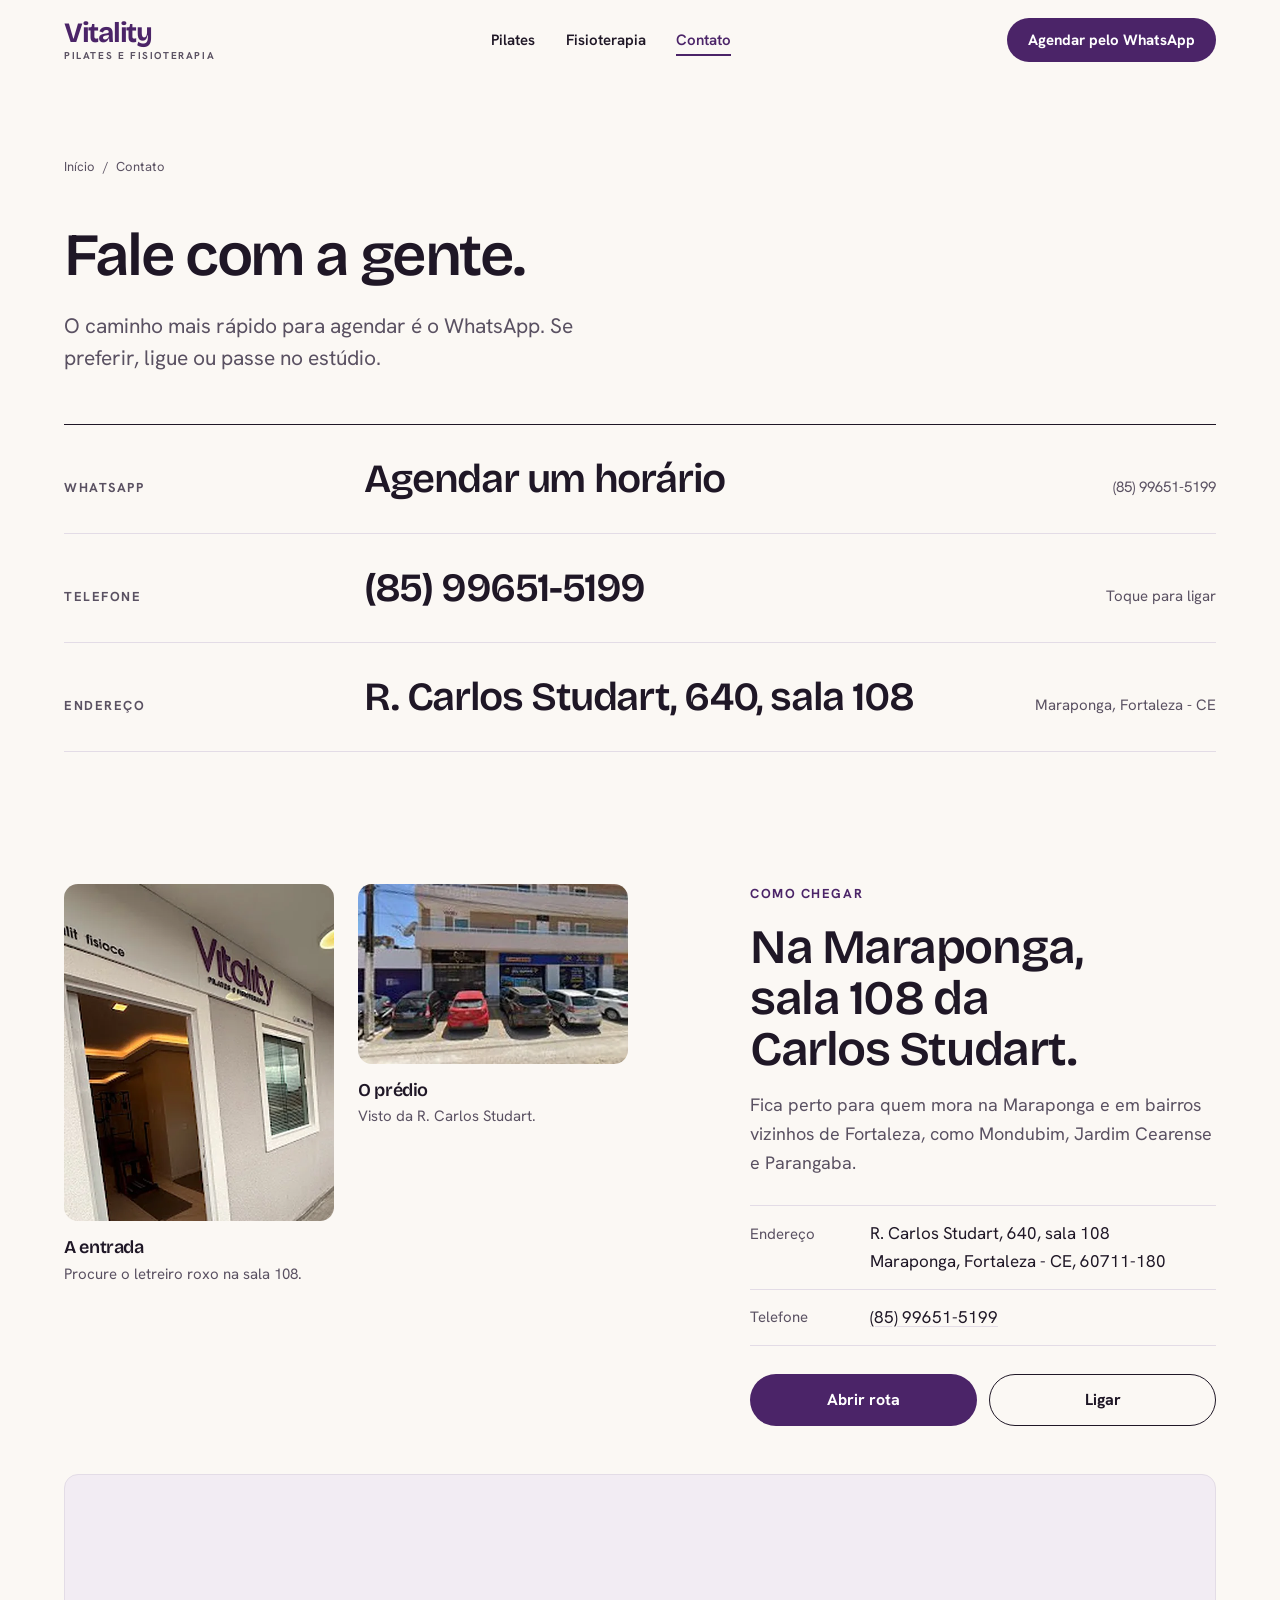
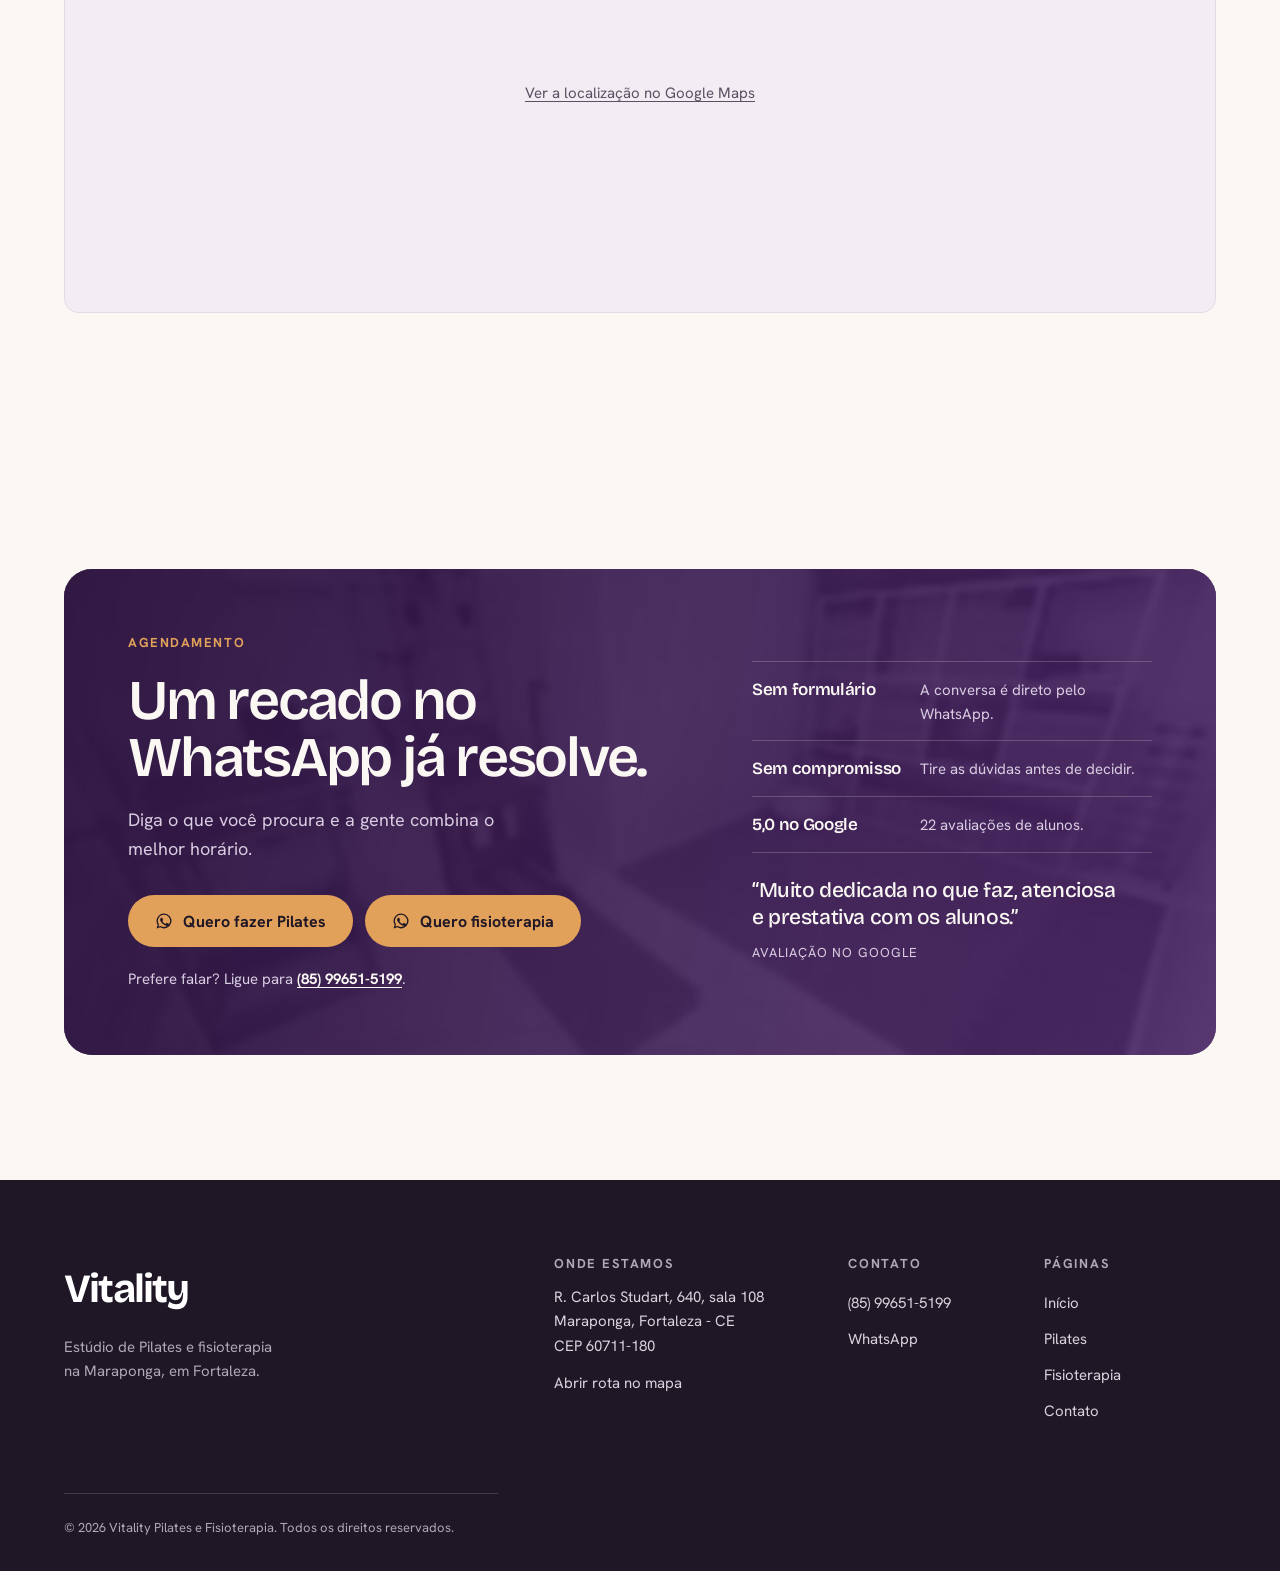
==== commit 68aa7dbb: "SEO local, chamada para agendamento mais forte e gerador do site Títulos, descrições e títulos de pá" ====
--- a/contato.html
+++ b/contato.html
@@ -3,49 +3,129 @@
 <head>
 <meta charset="utf-8">
 <meta name="viewport" content="width=device-width, initial-scale=1">
-<title>Contato e como chegar | Vitality Pilates e Fisioterapia</title>
-<meta name="description" content="Agende pelo WhatsApp (85) 99651-5199. R. Carlos Studart, 640, sala 108, Maraponga, Fortaleza.">
+<title>Contato e endereço na Maraponga | Vitality Pilates</title>
+<meta name="description" content="Agende pelo WhatsApp (85) 99651-5199. R. Carlos Studart, 640, sala 108, Maraponga, Fortaleza - CE. Veja como chegar.">
 <meta name="theme-color" content="#2e1541">
+<meta name="geo.region" content="BR-CE">
+<meta name="geo.placename" content="Maraponga, Fortaleza">
+<meta name="robots" content="index, follow, max-image-preview:large">
 <link rel="canonical" href="https://SEU-DOMINIO.com.br/contato.html">
 <meta property="og:type" content="website">
 <meta property="og:locale" content="pt_BR">
 <meta property="og:site_name" content="Vitality Pilates e Fisioterapia">
-<meta property="og:title" content="Contato e como chegar | Vitality Pilates e Fisioterapia">
-<meta property="og:description" content="Agende pelo WhatsApp (85) 99651-5199. R. Carlos Studart, 640, sala 108, Maraponga, Fortaleza.">
+<meta property="og:title" content="Contato e endereço na Maraponga | Vitality Pilates">
+<meta property="og:description" content="Agende pelo WhatsApp (85) 99651-5199. R. Carlos Studart, 640, sala 108, Maraponga, Fortaleza - CE. Veja como chegar.">
 <meta property="og:url" content="https://SEU-DOMINIO.com.br/contato.html">
 <meta property="og:image" content="https://SEU-DOMINIO.com.br/vt-estudio.jpg">
+<meta name="twitter:card" content="summary_large_image">
 <link rel="icon" href="favicon.svg" type="image/svg+xml">
 <link rel="preload" href="bricolage.woff2" as="font" type="font/woff2" crossorigin>
 <link rel="preload" href="hanken.woff2" as="font" type="font/woff2" crossorigin>
 <link rel="stylesheet" href="style.css">
 <script>document.documentElement.classList.add("js")</script>
 <script type="application/ld+json">
-{
-  "@context": "https://schema.org",
-  "@type": [
-    "HealthAndBeautyBusiness",
-    "Physiotherapy"
-  ],
-  "name": "Vitality Pilates e Fisioterapia",
-  "image": "https://SEU-DOMINIO.com.br/vt-estudio.jpg",
-  "url": "https://SEU-DOMINIO.com.br/",
-  "telephone": "+5585996515199",
-  "address": {
-    "@type": "PostalAddress",
-    "streetAddress": "R. Carlos Studart, 640, sala 108",
-    "addressLocality": "Fortaleza",
-    "addressRegion": "CE",
-    "postalCode": "60711-180",
-    "addressCountry": "BR"
+[
+  {
+    "@context": "https://schema.org",
+    "@type": [
+      "HealthAndBeautyBusiness",
+      "Physiotherapy"
+    ],
+    "@id": "https://SEU-DOMINIO.com.br/#negocio",
+    "name": "Vitality Pilates e Fisioterapia",
+    "description": "Estúdio de Pilates e fisioterapia na Maraponga, em Fortaleza, com aulas nos aparelhos e atendimento individual.",
+    "image": [
+      "https://SEU-DOMINIO.com.br/vt-estudio.jpg",
+      "https://SEU-DOMINIO.com.br/vt-entrada.jpg"
+    ],
+    "url": "https://SEU-DOMINIO.com.br/",
+    "telephone": "+5585996515199",
+    "address": {
+      "@type": "PostalAddress",
+      "streetAddress": "R. Carlos Studart, 640, sala 108",
+      "addressLocality": "Fortaleza",
+      "addressRegion": "CE",
+      "postalCode": "60711-180",
+      "addressCountry": "BR"
+    },
+    "areaServed": [
+      {
+        "@type": "Place",
+        "name": "Maraponga, Fortaleza"
+      },
+      {
+        "@type": "Place",
+        "name": "Mondubim, Fortaleza"
+      },
+      {
+        "@type": "Place",
+        "name": "Jardim Cearense, Fortaleza"
+      },
+      {
+        "@type": "Place",
+        "name": "Parangaba, Fortaleza"
+      }
+    ],
+    "knowsAbout": [
+      "Pilates",
+      "Pilates nos aparelhos",
+      "Fisioterapia"
+    ],
+    "hasOfferCatalog": {
+      "@type": "OfferCatalog",
+      "name": "Serviços",
+      "itemListElement": [
+        {
+          "@type": "Offer",
+          "itemOffered": {
+            "@type": "Service",
+            "name": "Pilates",
+            "url": "https://SEU-DOMINIO.com.br/pilates.html"
+          }
+        },
+        {
+          "@type": "Offer",
+          "itemOffered": {
+            "@type": "Service",
+            "name": "Fisioterapia",
+            "url": "https://SEU-DOMINIO.com.br/fisioterapia.html"
+          }
+        }
+      ]
+    },
+    "aggregateRating": {
+      "@type": "AggregateRating",
+      "ratingValue": "5.0",
+      "bestRating": "5",
+      "reviewCount": 22
+    },
+    "contactPoint": {
+      "@type": "ContactPoint",
+      "telephone": "+5585996515199",
+      "contactType": "agendamento",
+      "availableLanguage": "Portuguese"
+    },
+    "hasMap": "https://www.google.com/maps/search/?api=1&query=Vitality%20Pilates%20e%20Fisioterapia%2C%20R.%20Carlos%20Studart%2C%20640%20-%20Sl%20108%20-%20Maraponga%2C%20Fortaleza%20-%20CE%2C%2060711-180"
   },
-  "areaServed": "Maraponga, Fortaleza",
-  "aggregateRating": {
-    "@type": "AggregateRating",
-    "ratingValue": "5.0",
-    "reviewCount": 22
-  },
-  "hasMap": "https://www.google.com/maps/search/?api=1&query=Vitality%20Pilates%20e%20Fisioterapia%2C%20R.%20Carlos%20Studart%2C%20640%20-%20Sl%20108%20-%20Maraponga%2C%20Fortaleza%20-%20CE%2C%2060711-180"
-}
+  {
+    "@context": "https://schema.org",
+    "@type": "BreadcrumbList",
+    "itemListElement": [
+      {
+        "@type": "ListItem",
+        "position": 1,
+        "name": "Início",
+        "item": "https://SEU-DOMINIO.com.br/"
+      },
+      {
+        "@type": "ListItem",
+        "position": 2,
+        "name": "Contato",
+        "item": "https://SEU-DOMINIO.com.br/contato.html"
+      }
+    ]
+  }
+]
 </script>
 </head>
 <body>
@@ -104,7 +184,8 @@
       </div>
       <div class="where-body reveal">
         <span class="eyebrow">Como chegar</span>
-        <h2 id="onde-t">Sala 108, na Carlos Studart.</h2>
+        <h2 id="onde-t">Na Maraponga, sala&nbsp;108 da Carlos Studart.</h2>
+        <p class="muted" style="margin-top:1rem">Fica perto para quem mora na Maraponga e em bairros vizinhos de Fortaleza, como Mondubim, Jardim Cearense e Parangaba.</p>
         <dl class="info">
           <div><dt>Endereço</dt><dd><address>R. Carlos Studart, 640, sala&nbsp;108<br>Maraponga, Fortaleza&nbsp;-&nbsp;CE, <span class="nw">60711-180</span></address></dd></div>
           <div><dt>Telefone</dt><dd><a href="tel:+5585996515199">(85) 99651-5199</a></dd></div>
@@ -123,14 +204,26 @@
 </section>
 
 
-<section class="cta" aria-labelledby="cta-t">
+<section class="cta" id="agendar" aria-labelledby="cta-t">
   <div class="wrap">
     <div class="cta-box reveal">
-      <h2 id="cta-t">Um recado no WhatsApp já resolve.</h2>
-      <p>Diga o que você procura e a gente combina o melhor horário.</p>
-      <div class="cta-actions">
-        <a class="btn btn--wood" href="https://wa.me/5585996515199?text=Ol%C3%A1%21%20Vi%20o%20site%20do%20Vitality%20e%20gostaria%20de%20agendar%20um%20hor%C3%A1rio." target="_blank" rel="noopener"><svg viewBox="0 0 24 24" fill="currentColor" aria-hidden="true"><path d="M12.04 2a9.9 9.9 0 0 0-8.46 15.03L2 22l5.1-1.54A9.9 9.9 0 1 0 12.04 2Zm0 1.8a8.1 8.1 0 1 1-4.3 14.96l-.3-.19-3.03.92.94-2.94-.2-.31A8.1 8.1 0 0 1 12.04 3.8Zm-3.4 3.9c-.2 0-.5.07-.76.36-.26.28-1 .98-1 2.38 0 1.4 1.02 2.76 1.17 2.95.14.19 2 3.06 4.86 4.29 2.38 1.02 2.87.82 3.39.77.51-.05 1.66-.68 1.9-1.33.23-.66.23-1.22.16-1.34-.07-.12-.26-.19-.54-.33-.29-.14-1.67-.82-1.93-.92-.26-.09-.45-.14-.64.14-.19.29-.73.92-.9 1.11-.16.19-.33.21-.61.07-.29-.14-1.2-.44-2.29-1.41a8.6 8.6 0 0 1-1.58-1.97c-.17-.28-.02-.44.12-.58.13-.12.29-.33.43-.49.14-.17.19-.29.28-.48.1-.19.05-.35-.02-.5-.07-.13-.63-1.55-.88-2.12-.22-.52-.45-.53-.64-.54l-.52-.06Z"/></svg>Agendar pelo WhatsApp</a>
-        <a class="btn btn--ghost" href="tel:+5585996515199">Ligar para (85) 99651-5199</a>
+      <div class="cta-main">
+        <span class="eyebrow">Agendamento</span>
+        <h2 id="cta-t">Um recado no WhatsApp já resolve.</h2>
+        <p>Diga o que você procura e a gente combina o melhor horário.</p>
+        <div class="cta-actions">
+          <a class="btn btn--wood" href="https://wa.me/5585996515199?text=Ol%C3%A1%21%20Vi%20o%20site%20do%20Vitality%20e%20quero%20saber%20mais%20sobre%20as%20aulas%20de%20Pilates." target="_blank" rel="noopener"><svg viewBox="0 0 24 24" fill="currentColor" aria-hidden="true"><path d="M12.04 2a9.9 9.9 0 0 0-8.46 15.03L2 22l5.1-1.54A9.9 9.9 0 1 0 12.04 2Zm0 1.8a8.1 8.1 0 1 1-4.3 14.96l-.3-.19-3.03.92.94-2.94-.2-.31A8.1 8.1 0 0 1 12.04 3.8Zm-3.4 3.9c-.2 0-.5.07-.76.36-.26.28-1 .98-1 2.38 0 1.4 1.02 2.76 1.17 2.95.14.19 2 3.06 4.86 4.29 2.38 1.02 2.87.82 3.39.77.51-.05 1.66-.68 1.9-1.33.23-.66.23-1.22.16-1.34-.07-.12-.26-.19-.54-.33-.29-.14-1.67-.82-1.93-.92-.26-.09-.45-.14-.64.14-.19.29-.73.92-.9 1.11-.16.19-.33.21-.61.07-.29-.14-1.2-.44-2.29-1.41a8.6 8.6 0 0 1-1.58-1.97c-.17-.28-.02-.44.12-.58.13-.12.29-.33.43-.49.14-.17.19-.29.28-.48.1-.19.05-.35-.02-.5-.07-.13-.63-1.55-.88-2.12-.22-.52-.45-.53-.64-.54l-.52-.06Z"/></svg>Quero fazer Pilates</a>
+          <a class="btn btn--wood" href="https://wa.me/5585996515199?text=Ol%C3%A1%21%20Vi%20o%20site%20do%20Vitality%20e%20quero%20agendar%20uma%20avalia%C3%A7%C3%A3o%20de%20fisioterapia." target="_blank" rel="noopener"><svg viewBox="0 0 24 24" fill="currentColor" aria-hidden="true"><path d="M12.04 2a9.9 9.9 0 0 0-8.46 15.03L2 22l5.1-1.54A9.9 9.9 0 1 0 12.04 2Zm0 1.8a8.1 8.1 0 1 1-4.3 14.96l-.3-.19-3.03.92.94-2.94-.2-.31A8.1 8.1 0 0 1 12.04 3.8Zm-3.4 3.9c-.2 0-.5.07-.76.36-.26.28-1 .98-1 2.38 0 1.4 1.02 2.76 1.17 2.95.14.19 2 3.06 4.86 4.29 2.38 1.02 2.87.82 3.39.77.51-.05 1.66-.68 1.9-1.33.23-.66.23-1.22.16-1.34-.07-.12-.26-.19-.54-.33-.29-.14-1.67-.82-1.93-.92-.26-.09-.45-.14-.64.14-.19.29-.73.92-.9 1.11-.16.19-.33.21-.61.07-.29-.14-1.2-.44-2.29-1.41a8.6 8.6 0 0 1-1.58-1.97c-.17-.28-.02-.44.12-.58.13-.12.29-.33.43-.49.14-.17.19-.29.28-.48.1-.19.05-.35-.02-.5-.07-.13-.63-1.55-.88-2.12-.22-.52-.45-.53-.64-.54l-.52-.06Z"/></svg>Quero fisioterapia</a>
+        </div>
+        <p class="cta-alt">Prefere falar? Ligue para <a href="tel:+5585996515199">(85) 99651-5199</a>.</p>
+      </div>
+      <div class="cta-side">
+        <ul class="cta-points">
+          <li><b>Sem formulário</b>A conversa é direto pelo WhatsApp.</li>
+          <li><b>Sem compromisso</b>Tire as dúvidas antes de decidir.</li>
+          <li><b>5,0 no Google</b>22 avaliações de alunos.</li>
+        </ul>
+        <blockquote class="cta-quote"><p class="quote">Muito dedicada no que faz, atenciosa e prestativa com os alunos.</p><span class="quote-src">Avaliação no Google</span></blockquote>
       </div>
     </div>
   </div>
@@ -142,7 +235,7 @@
   <div class="wrap grid">
     <div class="footer-brand">
       <span class="brand-mark">Vitality</span>
-      <p>Pilates e fisioterapia na Maraponga, em Fortaleza.</p>
+      <p>Estúdio de Pilates e fisioterapia na Maraponga, em Fortaleza.</p>
     </div>
     <div class="footer-col">
       <h2>Onde estamos</h2>
--- a/style.css
+++ b/style.css
@@ -142,7 +142,7 @@
 /* Hero: foto do estúdio ao fundo, coberta pelo roxo da marca */
 .hero.on-plum { position: relative; isolation: isolate; overflow: hidden; background: var(--plum-deep); color: var(--on-plum); padding-top: clamp(3rem, 7vw, 7rem); }
 .hero::before { content: ""; position: absolute; inset: 0; z-index: -1; background: linear-gradient(100deg, rgba(46, 21, 65, 0.96) 0%, rgba(58, 27, 82, 0.88) 48%, rgba(75, 36, 104, 0.66) 100%), url("vt-fundo.webp") center / cover no-repeat; }
-.hero h1 { max-width: 13ch; }
+.hero h1 { max-width: 17ch; font-size: clamp(2.375rem, 1.3rem + 4.4vw, 4.25rem); }
 .hero h1 span { color: var(--wood); }
 .hero .lead { margin-top: clamp(1.25rem, 2.2vw, 1.875rem); color: var(--on-plum-soft); max-width: 40ch; }
 .hero-actions { display: flex; flex-wrap: wrap; align-items: center; gap: 0.75rem 1.5rem; margin-top: clamp(1.75rem, 3vw, 2.5rem); }
@@ -236,15 +236,27 @@
 .faq-list .answer { padding-bottom: 1.5rem; color: var(--ink-soft); max-width: 58ch; }
 @media (min-width: 56rem) { .faq-head { grid-column: 1 / span 4; } .faq-list { grid-column: 6 / -1; margin-top: 0; } }
 
-/* Chamada final */
+/* Chamada para agendamento */
 .cta { padding-block: clamp(4rem, 3rem + 6vw, 8rem); }
-.cta-box { border-radius: calc(var(--radius) * 2); background: var(--plum); color: var(--on-plum); padding: clamp(2rem, 6vw, 5rem); position: relative; isolation: isolate; overflow: hidden; }
-.cta-box::before { content: ""; position: absolute; inset: 0; z-index: -1; background: linear-gradient(100deg, rgba(58, 27, 82, 0.95), rgba(75, 36, 104, 0.8)), url("vt-fundo.webp") center / cover no-repeat; }
-.cta-box h2 { font-size: clamp(2rem, 1.3rem + 3.2vw, 3.75rem); line-height: 1.02; letter-spacing: -0.04em; max-width: 16ch; }
-.cta-box p { margin-top: 1.25rem; color: var(--on-plum-soft); max-width: 40ch; }
+.cta-box { border-radius: calc(var(--radius) * 2); background: var(--plum); color: var(--on-plum); padding: clamp(1.75rem, 5vw, 4.5rem); position: relative; isolation: isolate; overflow: hidden; display: grid; gap: 2.5rem; }
+.cta-box::before { content: ""; position: absolute; inset: 0; z-index: -1; background: linear-gradient(100deg, rgba(46, 21, 65, 0.96), rgba(75, 36, 104, 0.84)), url("vt-fundo.webp") center / cover no-repeat; }
+.cta-box .eyebrow { color: var(--wood); }
+.cta-box h2 { font-size: clamp(2rem, 1.3rem + 3vw, 3.5rem); line-height: 1.02; letter-spacing: -0.04em; max-width: 15ch; }
+.cta-main > p { margin-top: 1.25rem; color: var(--on-plum-soft); max-width: 42ch; }
 .cta-actions { display: flex; flex-wrap: wrap; gap: 0.75rem; margin-top: 2rem; }
 .cta-actions .btn { flex: 1 1 100%; }
+.cta-main > .cta-alt { margin-top: 1.25rem; font-size: var(--fs-small); }
+.cta-alt a { color: var(--on-plum); font-weight: 700; }
+.cta-side { display: grid; gap: 1.5rem; align-content: center; }
+.cta-points { display: grid; gap: 0; border-top: 1px solid var(--line-on-plum); font-size: var(--fs-small); color: var(--on-plum-soft); }
+.cta-points li { padding-block: 0.875rem; border-bottom: 1px solid var(--line-on-plum); display: grid; gap: 0.125rem 1rem; align-items: baseline; }
+@media (min-width: 30rem) { .cta-points li { grid-template-columns: 9.5rem 1fr; } }
+.cta-points b { font-family: var(--display); font-size: 1.0625rem; font-weight: 600; letter-spacing: -0.02em; color: var(--on-plum); }
+.cta-quote .quote { font-size: clamp(1.125rem, 1.05rem + 0.4vw, 1.3125rem); }
+.cta-quote .quote-src { display: block; margin-top: 0.75rem; color: var(--on-plum-soft); }
 @media (min-width: 36rem) { .cta-actions .btn { flex: 0 0 auto; } }
+@media (min-width: 60rem) { .cta-box { grid-template-columns: minmax(0, 7fr) minmax(0, 5fr); gap: clamp(2.5rem, 5vw, 5rem); } }
+.steps-cta { margin-top: clamp(1.75rem, 3vw, 2.5rem); max-width: none; display: flex; flex-wrap: wrap; align-items: center; gap: 0.75rem 1.25rem; font-size: var(--fs-small); color: var(--ink-soft); }
 
 /* Páginas internas */
 .page-hero { padding-block: clamp(2.5rem, 5vw, 5rem) clamp(3rem, 6vw, 6rem); }
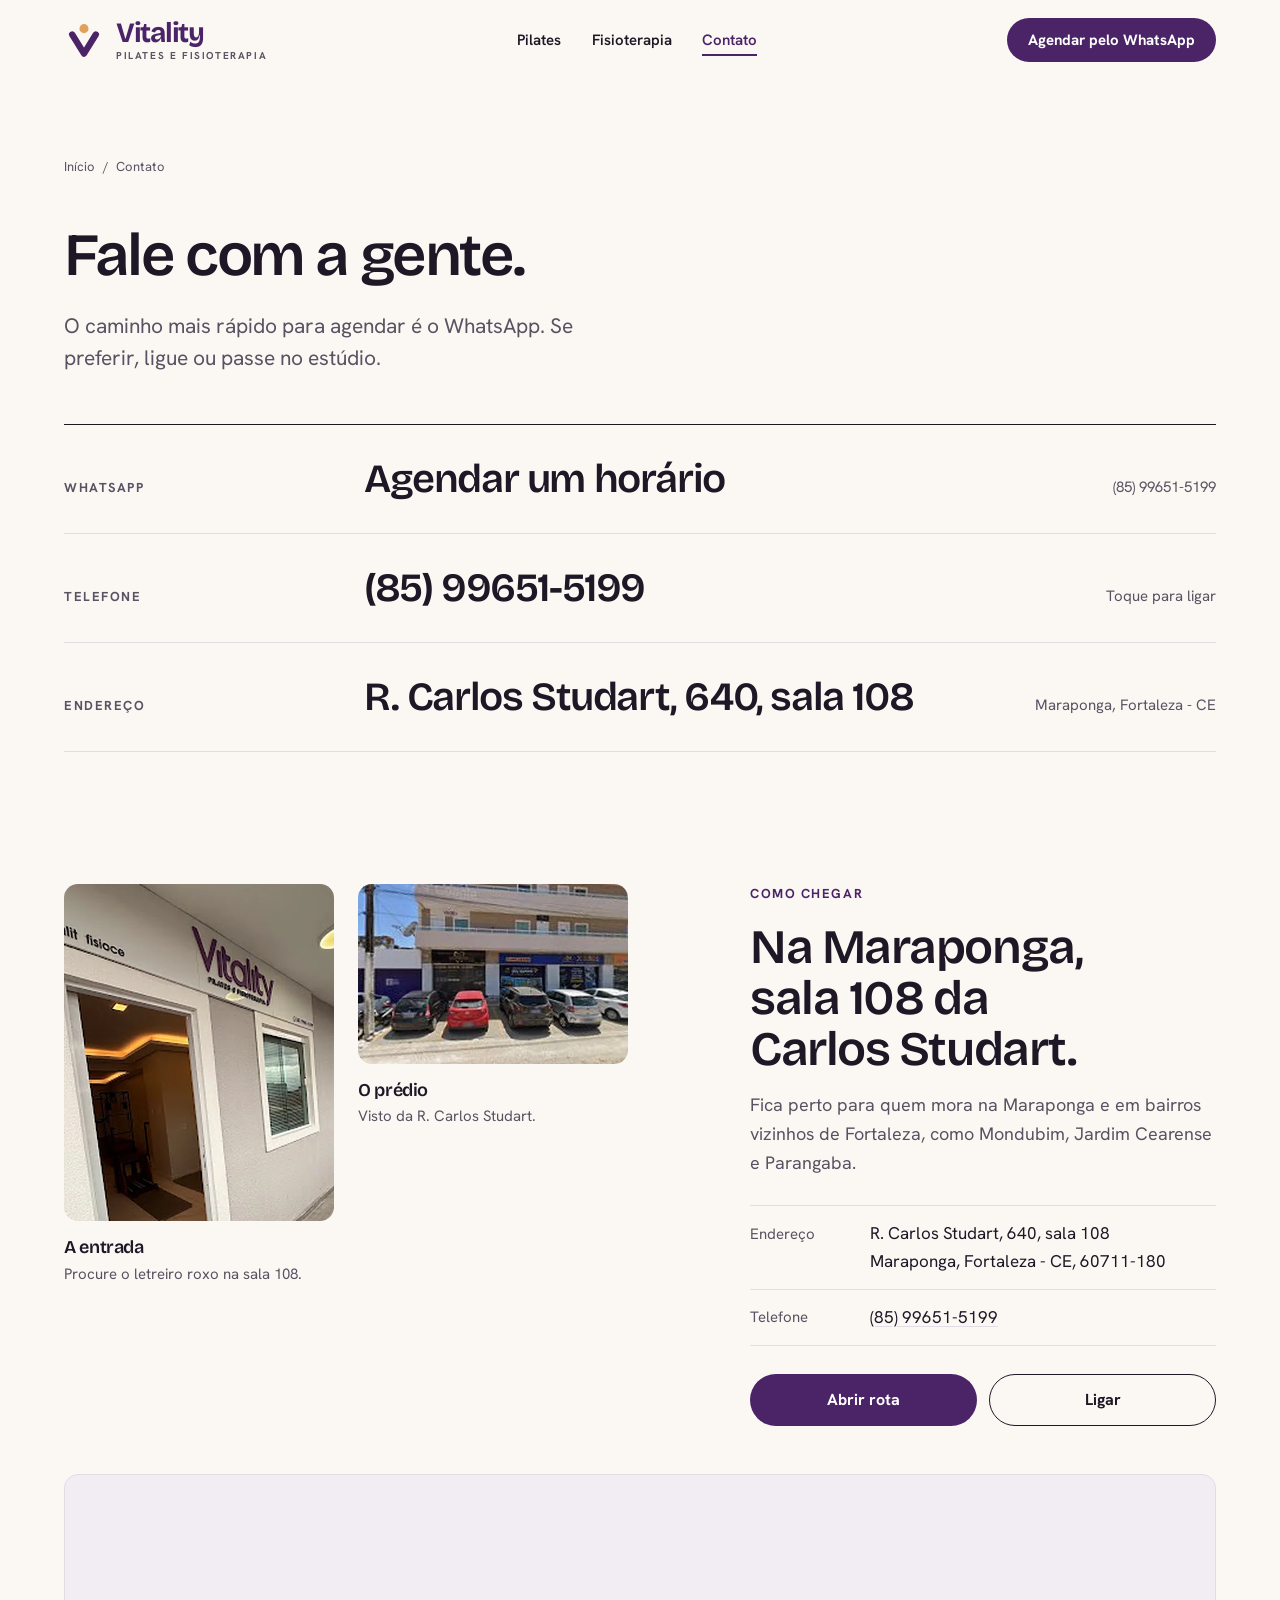
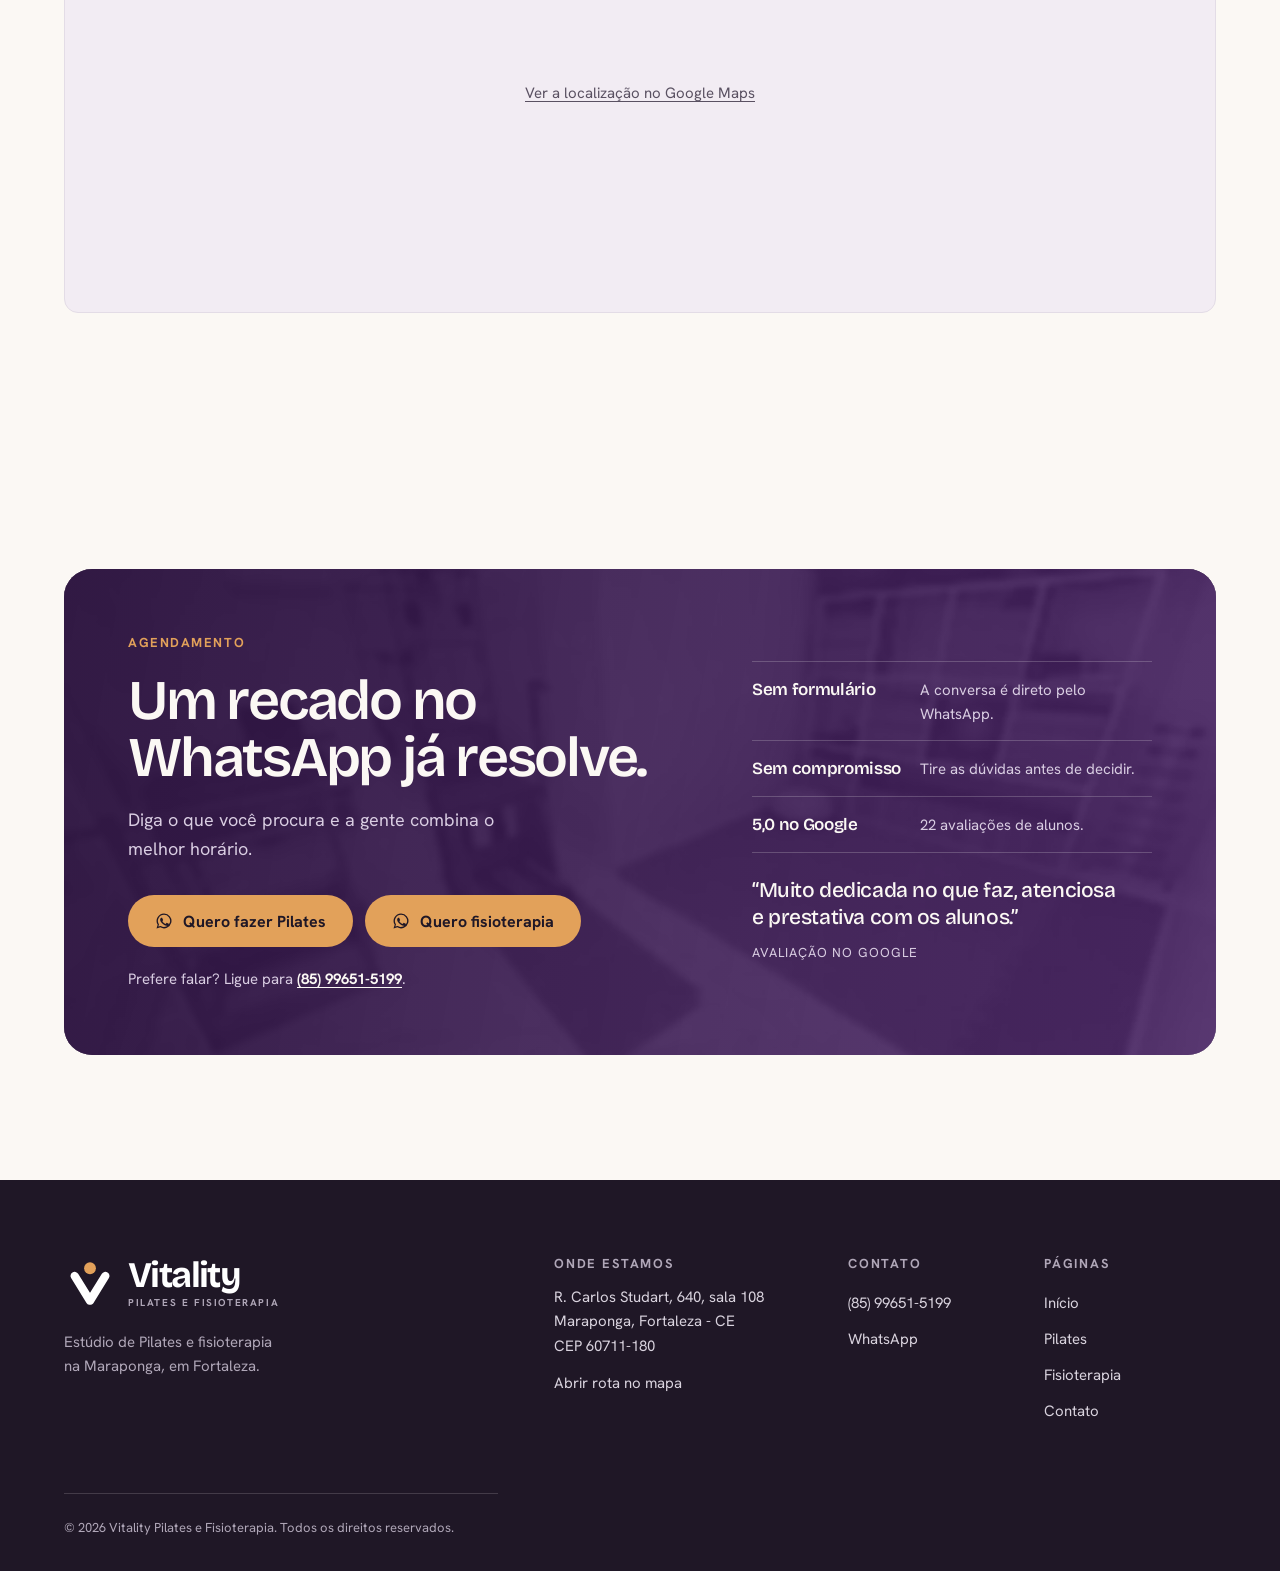
==== commit 388399b6: "Adiciona logotipo: símbolo no cabeçalho, rodapé e ícone da aba Co-Authored-By: Claude Fable 5.2 <nor" ====
--- a/contato.html
+++ b/contato.html
@@ -134,7 +134,7 @@
 <header class="site-header" data-header>
   <div class="wrap header-in">
     <a class="brand" href="index.html" aria-label="Vitality Pilates e Fisioterapia, página inicial">
-      <span class="brand-mark">Vitality</span><span class="brand-sub">Pilates e Fisioterapia</span>
+      <svg class="brand-logo" viewBox="0 0 44 44" aria-hidden="true" focusable="false"><path d="M9 16 22 37 35 16" fill="none" stroke="currentColor" stroke-width="7" stroke-linecap="round" stroke-linejoin="round"/><circle class="brand-dot" cx="22" cy="9.5" r="5"/></svg><span class="brand-text"><span class="brand-mark">Vitality</span><span class="brand-sub">Pilates e Fisioterapia</span></span>
     </a>
     <nav class="nav" aria-label="Principal"><ul><li><a href="pilates.html">Pilates</a></li><li><a href="fisioterapia.html">Fisioterapia</a></li><li><a href="contato.html" aria-current="page">Contato</a></li></ul></nav>
     <a class="btn btn--plum btn--sm header-cta" href="https://wa.me/5585996515199?text=Ol%C3%A1%21%20Vi%20o%20site%20do%20Vitality%20e%20gostaria%20de%20agendar%20um%20hor%C3%A1rio." target="_blank" rel="noopener">Agendar pelo WhatsApp</a>
@@ -234,7 +234,7 @@
 <footer class="site-footer">
   <div class="wrap grid">
     <div class="footer-brand">
-      <span class="brand-mark">Vitality</span>
+      <span class="brand"><svg class="brand-logo" viewBox="0 0 44 44" aria-hidden="true" focusable="false"><path d="M9 16 22 37 35 16" fill="none" stroke="currentColor" stroke-width="7" stroke-linecap="round" stroke-linejoin="round"/><circle class="brand-dot" cx="22" cy="9.5" r="5"/></svg><span class="brand-text"><span class="brand-mark">Vitality</span><span class="brand-sub">Pilates e Fisioterapia</span></span></span>
       <p>Estúdio de Pilates e fisioterapia na Maraponga, em Fortaleza.</p>
     </div>
     <div class="footer-col">
--- a/style.css
+++ b/style.css
@@ -112,7 +112,11 @@
 .site-header.is-stuck { border-bottom-color: var(--line); }
 .header-in { display: flex; align-items: center; justify-content: space-between; gap: 1.5rem; height: var(--header-h); transition: height 0.25s var(--ease); }
 .is-stuck .header-in { height: 4rem; }
-.brand { display: inline-flex; flex-direction: column; justify-content: center; text-decoration: none; min-height: 2.75rem; line-height: 1; }
+.brand { display: inline-flex; align-items: center; gap: 0.75rem; text-decoration: none; min-height: 2.75rem; line-height: 1; }
+.brand-logo { width: 2.5rem; height: 2.5rem; flex: none; color: var(--plum); transition: width 0.25s var(--ease), height 0.25s var(--ease); }
+.brand-dot { fill: var(--wood); }
+.brand-text { display: flex; flex-direction: column; justify-content: center; }
+.is-stuck .brand-logo { width: 2.125rem; height: 2.125rem; }
 .brand-mark { font-family: var(--display); font-weight: 700; font-size: 1.75rem; letter-spacing: -0.045em; color: var(--plum); }
 .brand-sub { margin-top: 0.25rem; font-size: 0.625rem; font-weight: 700; letter-spacing: 0.16em; text-transform: uppercase; color: var(--ink-soft); }
 .nav { display: none; }
@@ -290,7 +294,9 @@
 .site-footer { background: var(--ink); color: #d9d3de; padding-block: clamp(3.5rem, 6vw, 5rem) 2rem; font-size: var(--fs-small); }
 .site-footer a { text-decoration: none; }
 .site-footer a:hover { text-decoration: underline; color: #fff; }
-.footer-brand .brand-mark { color: #fff; font-size: 2.5rem; }
+.footer-brand .brand-mark { color: #fff; font-size: 2.25rem; }
+.footer-brand .brand-logo { color: #fff; width: 3.25rem; height: 3.25rem; }
+.footer-brand .brand-sub { color: #b0a7b8; }
 .footer-brand p { margin-top: 0.875rem; max-width: 28ch; color: #b0a7b8; }
 .footer-col { margin-top: 2.25rem; }
 .footer-col h2 { font-family: var(--sans); font-size: var(--fs-micro); font-weight: 700; letter-spacing: 0.14em; text-transform: uppercase; color: #b0a7b8; margin-bottom: 0.875rem; }
